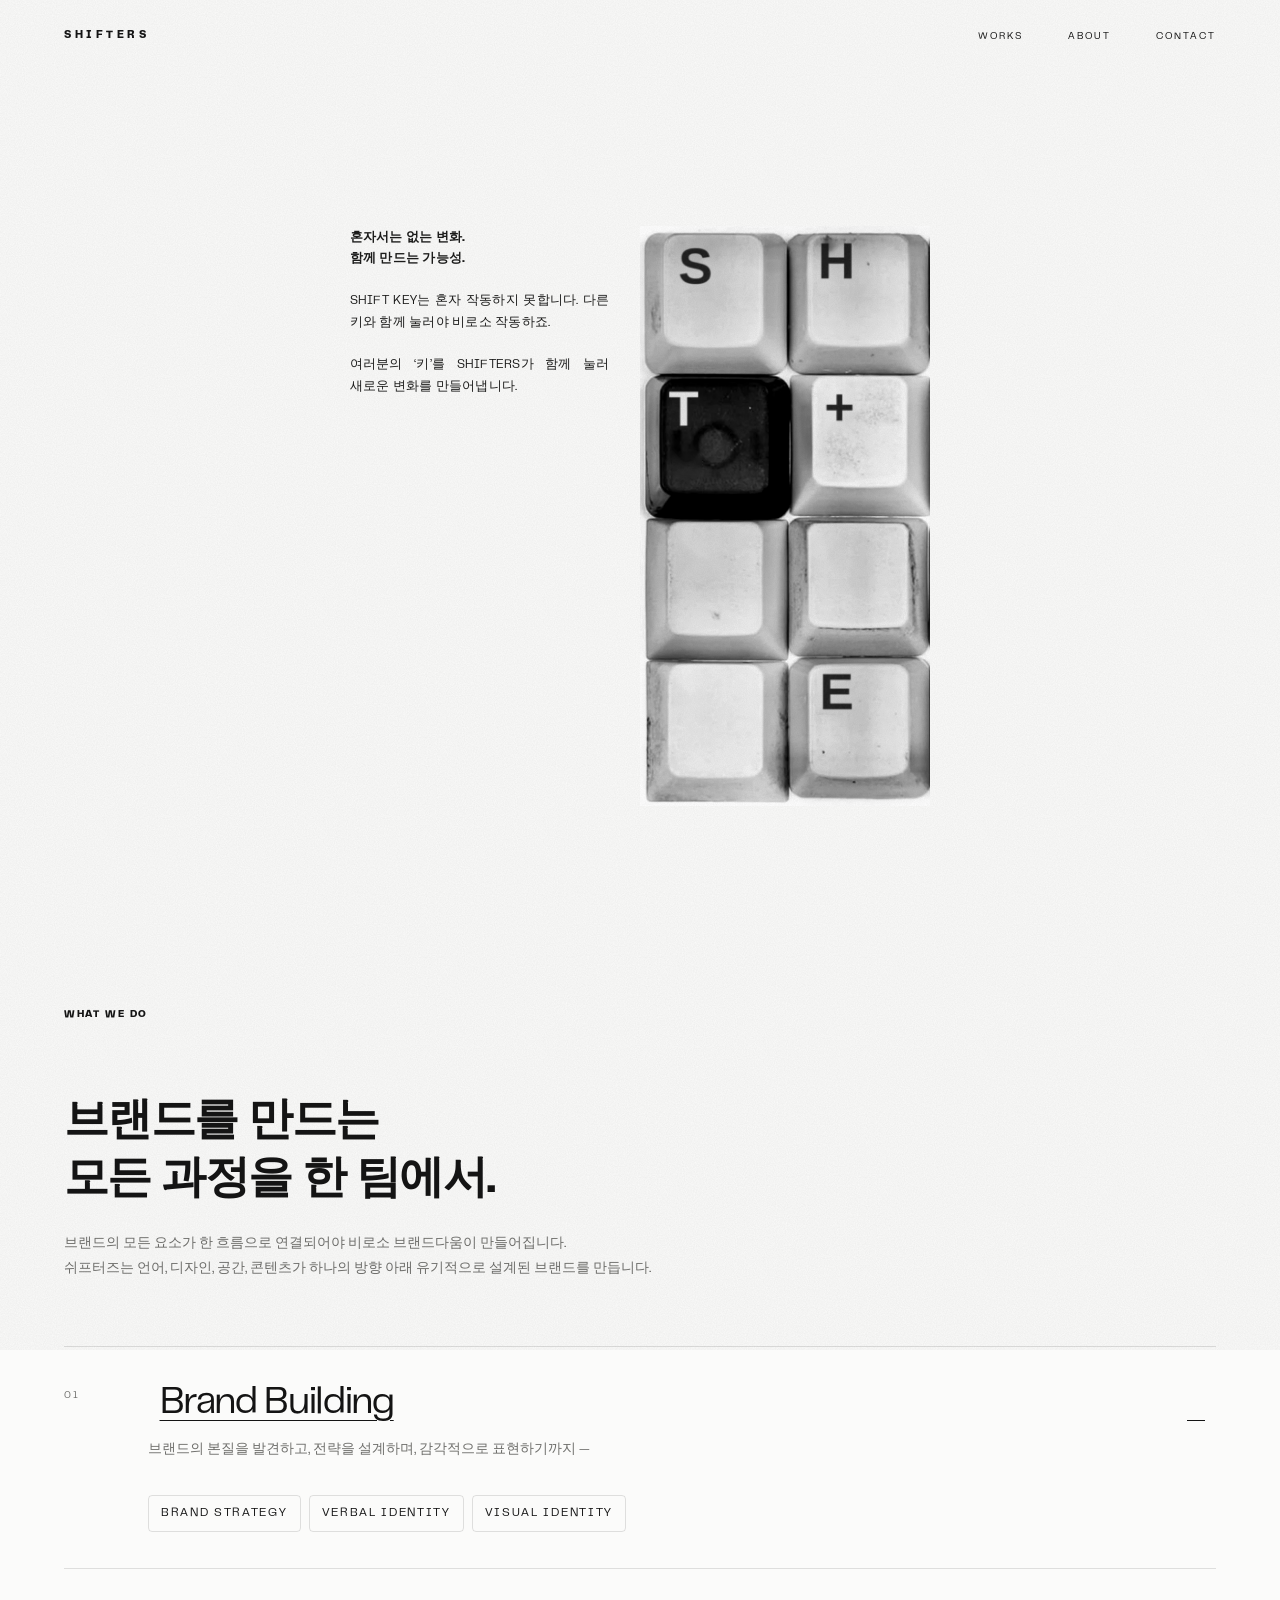
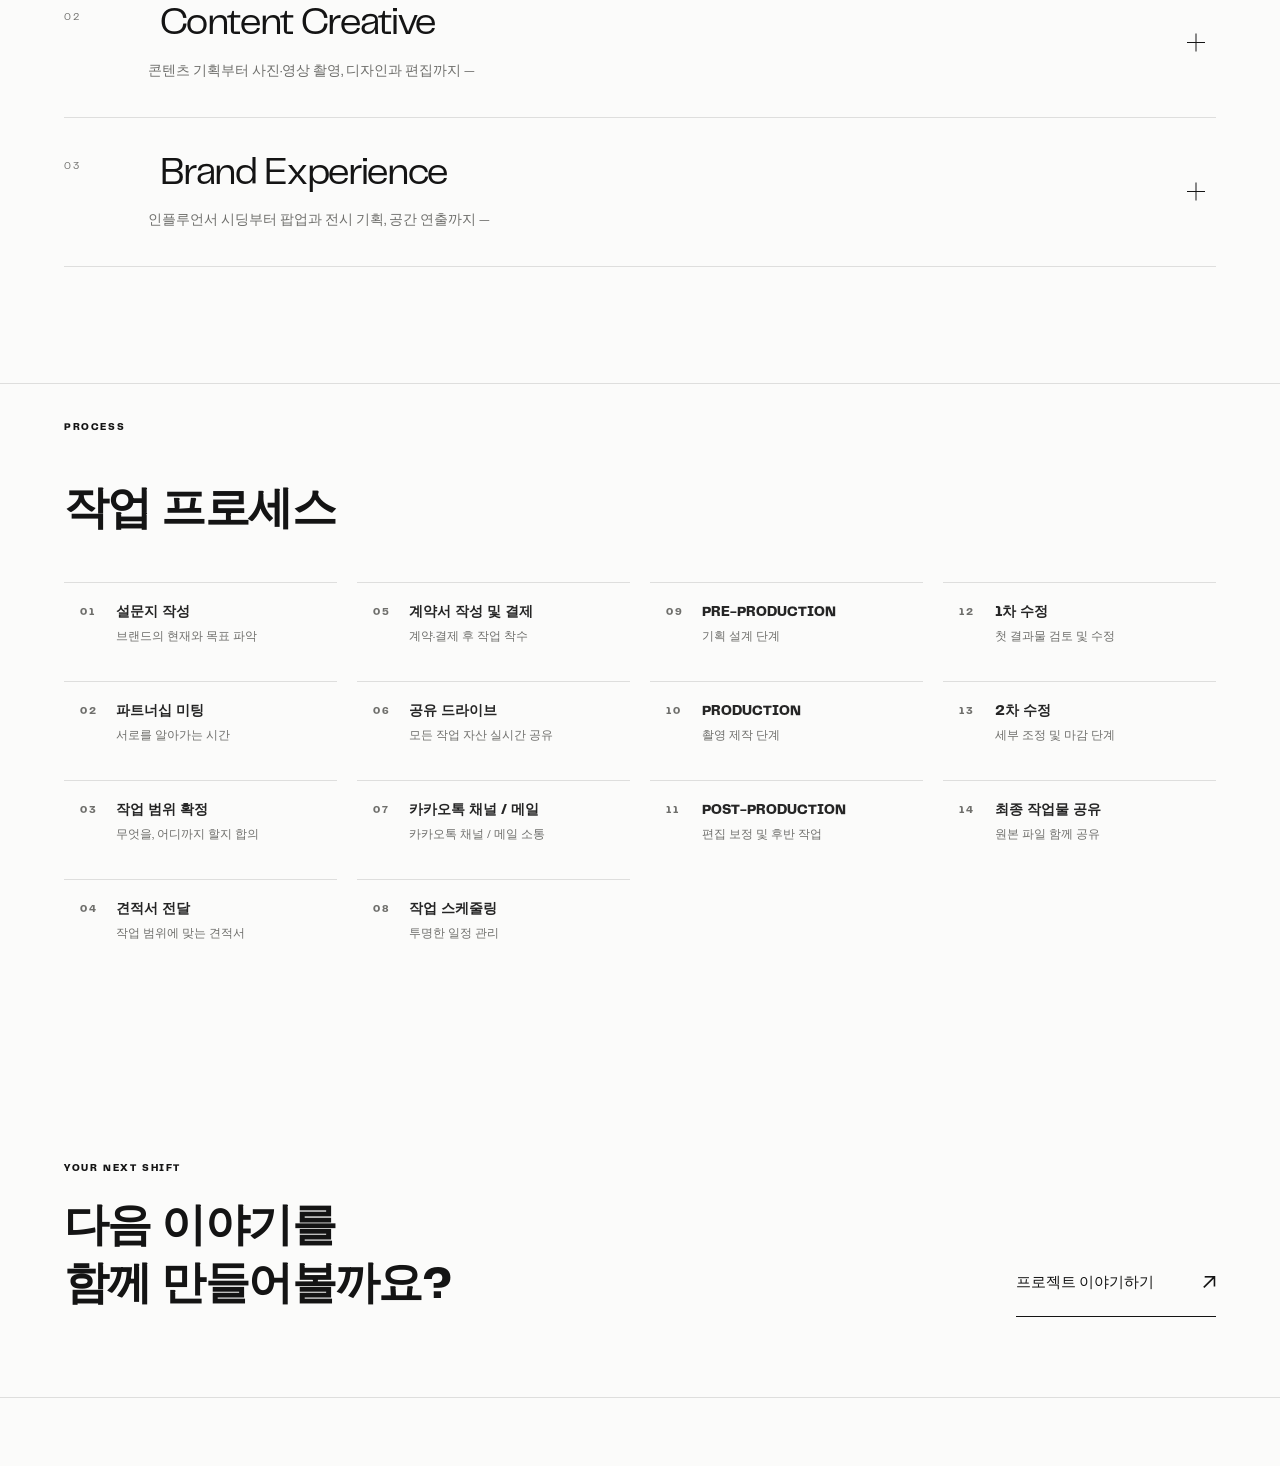
==== src-next/about.html @ b598695a "미리보기 ABOUT: 소개 삭제, 철학을 텍스트 단+세로 사진으로 Co-Authored-By: Claude Opus 5.5 <noreply@anthropic.com> Claude-" ====
<!doctype html>
<html lang="ko">

<head>
    <meta charset="utf-8">
    <meta name="viewport" content="width=device-width, initial-scale=1">
    <meta name="description" content="쉬프터즈(SHIFTERS) — 브랜드의 다음 변화를 함께 만드는 크리에이티브 파트너">

    <title>ABOUT — 쉬프터즈 SHIFTERS</title>

    <link rel="stylesheet" href="./css/common.css">
    <link rel="stylesheet" href="./css/about.css">
    <link rel="stylesheet" href="./css/theme.css">

    <script src="./js/common.js" defer></script>
    <script src="./js/about.js" defer></script>
    <script src="./js/theme.js" defer></script>
</head>

<body data-theme="light" class="page-about">
    <!-- 변경: 페이지 이동 링크를 확장자 없는 서버 경로(/, /works, /about, /contact)로 통일했습니다. -->
    <a class="skip-link" href="#main-content">본문 바로가기</a>

    <header class="site-header" id="page-top">
        <div class="container site-header__inner">
            <a class="site-brand" href="/" aria-label="SHIFTERS 홈">
                SHIFTERS
            </a>

            <button class="menu-toggle" type="button" aria-expanded="false" aria-controls="site-navigation" hidden>
                <span class="menu-toggle__label">메뉴 열기</span>
                <span class="menu-toggle__icon" aria-hidden="true">
                    <span></span>
                    <span></span>
                </span>
            </button>

            <nav class="site-nav" id="site-navigation" aria-label="메인 메뉴">
                <a class="site-nav__link" href="/works">WORKS</a>
                <a class="site-nav__link" href="/about" aria-current="page">
                    ABOUT
                </a>
                <a class="site-nav__link" href="/contact">CONTACT</a>
            </nav>
        </div>
    </header>

    <main class="site-main about-page" id="main-content" tabindex="-1">
        <h1 class="visually-hidden" id="about-title">ABOUT — 쉬프터즈 SHIFTERS</h1>

        <!-- 브랜드 철학: 양쪽 정렬 텍스트 단 + 세로로 긴 흑백 사진 -->
        <section class="arc-essay" id="philosophy" aria-labelledby="philosophy-title">
            <div class="arc-essay__text">
                <h2 id="philosophy-title">혼자서는 없는 변화.<br>함께 만드는 가능성.</h2>
                <p>SHIFT KEY는 혼자 작동하지 못합니다. 다른 키와 함께 눌러야 비로소 작동하죠.</p>
                <p>여러분의 &lsquo;키&rsquo;를 SHIFTERS가 함께 눌러 새로운 변화를 만들어냅니다.</p>
            </div>
            <figure class="arc-essay__photo">
                <img src="./image/shifters-keys-tall.webp" alt="SHIFT 키캡과 검은 T 키가 놓인 키보드 키캡 사진" width="600" height="1200" loading="lazy">
            </figure>
        </section>

        <!-- 서비스: 제목을 누르면 설명이 펼쳐집니다. -->
        <section class="about-services" id="whatwedo" aria-labelledby="services-title">
            <div class="container">
                <div class="about-meta">
                    <span>WHAT WE DO</span>
                </div>

                <div class="about-section-heading">
                    <h2 class="about-heading" id="services-title">
                        브랜드를 만드는<br>
                        모든 과정을 한 팀에서.
                    </h2>

                    <p class="about-copy">
                        브랜드의 모든 요소가 한 흐름으로 연결되어야 비로소 브랜드다움이 만들어집니다.<br>
                        쉬프터즈는 언어, 디자인, 공간, 콘텐츠가 하나의 방향 아래 유기적으로 설계된 브랜드를 만듭니다.
                    </p>
                </div>

                <div class="about-service-list">
                    <details class="about-service" open>
                        <summary>
                            <span class="about-service__number">01</span>

                            <span class="about-service__name">
                                <span>Brand Building</span>
                                <span>브랜드의 본질을 발견하고, 전략을 설계하며, 감각적으로 표현하기까지 —</span>
                            </span>

                            <span class="about-service__icon" aria-hidden="true"></span>
                        </summary>

                        <div class="about-service__body">
                            <ul aria-label="브랜드 기획 분야">
                                <li>Brand Strategy</li>
                                <li>Verbal Identity</li>
                                <li>Visual Identity</li>
                            </ul>
                        </div>
                    </details>

                    <details class="about-service">
                        <summary>
                            <span class="about-service__number">02</span>

                            <span class="about-service__name">
                                <span>Content Creative</span>
                                <span>콘텐츠 기획부터 사진·영상 촬영, 디자인과 편집까지 —</span>
                            </span>

                            <span class="about-service__icon" aria-hidden="true"></span>
                        </summary>

                        <div class="about-service__body">
                            <ul aria-label="콘텐츠 제작 분야">
                                <li>Social Content</li>
                                <li>Editorial & Lookbook</li>
                                <li>Brand Film</li>
                            </ul>
                        </div>
                    </details>

                    <details class="about-service">
                        <summary>
                            <span class="about-service__number">03</span>

                            <span class="about-service__name">
                                <span>Brand Experience</span>
                                <span>인플루언서 시딩부터 팝업과 전시 기획, 공간 연출까지 —</span>
                            </span>

                            <span class="about-service__icon" aria-hidden="true"></span>
                        </summary>

                        <div class="about-service__body">
                            <ul aria-label="브랜드 경험 분야">
                                <li>Influencer Seeding</li>
                                <li>Pop-up Planning</li>
                                <li>Exhibition Planning</li>
                            </ul>
                        </div>
                    </details>
                </div>
            </div>
        </section>

        <!-- 작업 프로세스 -->
        <section class="about-approach about-process" id="howwework" aria-labelledby="approach-title">
            <div class="container">
                <div class="about-meta">
                    <span>PROCESS</span>
                </div>

                <div class="about-section-heading">
                    <h2 class="about-heading" id="approach-title">작업 프로세스</h2>
                </div>

                <ol class="about-process__list" role="list">
                    <li class="about-process__item">
                        <span class="about-process__number" aria-hidden="true">01</span>
                        <div>
                            <h3>설문지 작성</h3>
                            <p>브랜드의 현재와 목표 파악</p>
                        </div>
                    </li>

                    <li class="about-process__item">
                        <span class="about-process__number" aria-hidden="true">02</span>
                        <div>
                            <h3>파트너십 미팅</h3>
                            <p>서로를 알아가는 시간</p>
                        </div>
                    </li>

                    <li class="about-process__item">
                        <span class="about-process__number" aria-hidden="true">03</span>
                        <div>
                            <h3>작업 범위 확정</h3>
                            <p>무엇을, 어디까지 할지 합의</p>
                        </div>
                    </li>

                    <li class="about-process__item">
                        <span class="about-process__number" aria-hidden="true">04</span>
                        <div>
                            <h3>견적서 전달</h3>
                            <p>작업 범위에 맞는 견적서</p>
                        </div>
                    </li>

                    <li class="about-process__item">
                        <span class="about-process__number" aria-hidden="true">05</span>
                        <div>
                            <h3>계약서 작성 및 결제</h3>
                            <p>계약·결제 후 작업 착수</p>
                        </div>
                    </li>

                    <li class="about-process__item">
                        <span class="about-process__number" aria-hidden="true">06</span>
                        <div>
                            <h3>공유 드라이브</h3>
                            <p>모든 작업 자산 실시간 공유</p>
                        </div>
                    </li>

                    <li class="about-process__item">
                        <span class="about-process__number" aria-hidden="true">07</span>
                        <div>
                            <h3>카카오톡 채널 / 메일</h3>
                            <p>카카오톡 채널 / 메일 소통</p>
                        </div>
                    </li>

                    <li class="about-process__item">
                        <span class="about-process__number" aria-hidden="true">08</span>
                        <div>
                            <h3>작업 스케줄링</h3>
                            <p>투명한 일정 관리</p>
                        </div>
                    </li>

                    <li class="about-process__item">
                        <span class="about-process__number" aria-hidden="true">09</span>
                        <div>
                            <h3>PRE-PRODUCTION</h3>
                            <p>기획 설계 단계</p>
                        </div>
                    </li>

                    <li class="about-process__item">
                        <span class="about-process__number" aria-hidden="true">10</span>
                        <div>
                            <h3>PRODUCTION</h3>
                            <p>촬영 제작 단계</p>
                        </div>
                    </li>

                    <li class="about-process__item">
                        <span class="about-process__number" aria-hidden="true">11</span>
                        <div>
                            <h3>POST-PRODUCTION</h3>
                            <p>편집 보정 및 후반 작업</p>
                        </div>
                    </li>

                    <li class="about-process__item">
                        <span class="about-process__number" aria-hidden="true">12</span>
                        <div>
                            <h3>1차 수정</h3>
                            <p>첫 결과물 검토 및 수정</p>
                        </div>
                    </li>

                    <li class="about-process__item">
                        <span class="about-process__number" aria-hidden="true">13</span>
                        <div>
                            <h3>2차 수정</h3>
                            <p>세부 조정 및 마감 단계</p>
                        </div>
                    </li>

                    <li class="about-process__item">
                        <span class="about-process__number" aria-hidden="true">14</span>
                        <div>
                            <h3>최종 작업물 공유</h3>
                            <p>원본 파일 함께 공유</p>
                        </div>
                    </li>
                </ol>
            </div>
        </section>

        <!-- 문의 페이지가 없어도 이용할 수 있는 이메일 링크 -->
        <section class="about-contact" aria-labelledby="contact-title">
            <div class="container about-contact__inner">
                <div>
                    <p class="about-eyebrow">YOUR NEXT SHIFT</p>
                    <h2 class="about-heading" id="contact-title">
                        다음 이야기를<br>함께 만들어볼까요?
                    </h2>
                </div>

                <a class="about-contact__link" href="/contact">
                    프로젝트 이야기하기
                    <span aria-hidden="true">↗</span>
                </a>
            </div>

        </section>
        <!-- 공통 앵커 스크롤로 본문 시작이 아닌 페이지 상단 헤더까지 이동합니다. -->
        <div class="container about-top-link">
            <a class="text-link" href="#page-top" aria-label="페이지 맨 위로 이동">
                <span aria-hidden="true">🔝</span> TOP
            </a>
        </div>
    </main>

    <footer class="site-footer">
        <div class="container">
            <!-- <div class="site-footer__top">
                <a class="site-brand" href="/" aria-label="SHIFTERS 홈">
                    SHIFTERS
                </a>

                <a class="site-footer__email" href="mailto:knk8427@hanmail.net">
                    hello@shift-ers.com
                    <span aria-hidden="true">↗</span>
                </a>
            </div> -->

            <!-- <div class="site-footer__bottom">
                <p>BRAND & CONTENT CREATIVE PARTNER</p>
                <p>SHIFT NEVER WORKS ALONE.</p>
            </div> -->
        </div>
    </footer>
</body>

</html>
---- src-next/css/common.css ----
/* ========================================
   Fonts
======================================== */

@font-face {
    font-family: "Telegraf";
    src: url("../fonts/PPTelegraf-Regular.otf") format("opentype");
    font-weight: 400;
    font-style: normal;
    font-display: swap;
}

@font-face {
    font-family: "Telegraf";
    src: url("../fonts/PPTelegraf-Ultrabold.otf") format("opentype");
    font-weight: 800;
    font-style: normal;
    font-display: swap;
}

/* ========================================
   Design tokens
======================================== */

:root {
    --font-body:
        "Telegraf",
        "Apple SD Gothic Neo",
        "Noto Sans KR",
        Arial,
        sans-serif;

    --content-width: 1440px;
    --page-gutter: clamp(24px, 5vw, 80px);
    --section-space: clamp(64px, 9vw, 140px);

    --text-small: 12px;
    --text-body: 16px;

    --motion-fast: 180ms;
}

/* 기본 테마: 밝은 내부 페이지 */
body {
    --color-background: #f3f2ee;
    --color-surface: #eae9e4;
    --color-text: #252525;
    --color-muted: #686862;
    --color-line: #d6d5cf;
}

/* 어두운 첫 화면 */
body[data-theme="dark"] {
    --color-background: #242424;
    --color-surface: #2d2d2d;
    --color-text: #f3f2ee;
    --color-muted: #b7b7af;
    --color-line: #494945;
}

/* ========================================
   Base
======================================== */

*,
*::before,
*::after {
    box-sizing: border-box;
}

html {
    scroll-behavior: smooth;
    scroll-padding-top: 24px;
}

body {
    display: flex;
    flex-direction: column;
    min-height: 100vh;
    min-height: 100svh;
    margin: 0;
    background: var(--color-background);
    color: var(--color-text);
    font-family: var(--font-body);
    font-size: var(--text-body);
    line-height: 1.7;
    word-break: keep-all;
    overflow-wrap: anywhere;
    -webkit-font-smoothing: antialiased;
}

h1,
h2,
h3,
h4,
p {
    margin: 0;
}

h1,
h2,
h3,
h4 {
    line-height: 1.2;
}

a {
    color: inherit;
    text-decoration: none;
}

button,
input,
textarea,
select {
    font: inherit;
}

button {
    color: inherit;
}

button:not(:disabled) {
    cursor: pointer;
}

img,
video {
    display: block;
    max-width: 100%;
    height: auto;
}

svg {
    display: block;
    max-width: 100%;
}

[hidden] {
    display: none !important;
}

::selection {
    background: var(--color-text);
    color: var(--color-background);
}

:focus-visible {
    outline: 2px solid currentColor;
    outline-offset: 6px;
}

/* ========================================
   Shared layout
======================================== */

.container {
    width: 100%;
    max-width: var(--content-width);
    margin-inline: auto;
    padding-inline: var(--page-gutter);
}

.site-main {
    flex: 1;
    min-width: 0;
}

.section {
    padding-block: var(--section-space);
}

.section-label {
    font-size: 11px;
    font-weight: 400;
    line-height: 1.6;
    letter-spacing: 0.14em;
}

.section-title {
    font-size: clamp(36px, 4.8vw, 72px);
    font-weight: 800;
    line-height: 1.2;
    letter-spacing: -0.05em;
}

.section-description {
    max-width: 560px;
    color: var(--color-muted);
    font-size: clamp(14px, 1.4vw, 17px);
    line-height: 1.9;
}

.text-link {
    display: inline-flex;
    align-items: center;
    gap: 24px;
    min-height: 44px;
    border-bottom: 1px solid var(--color-line);
}

.text-link:hover {
    border-bottom-color: currentColor;
}

/* ========================================
   Skip link
======================================== */

.skip-link {
    position: fixed;
    top: 12px;
    left: 12px;
    z-index: 100;
    padding: 12px 18px;
    transform: translateY(calc(-100% - 24px));
    background: var(--color-text);
    color: var(--color-background);
}

.skip-link:focus {
    transform: translateY(0);
}

/* ========================================
   Header
======================================== */

.site-header {
    position: relative;
    z-index: 20;
    background: var(--color-background);
    border-bottom: 1px solid var(--color-line);
}

.site-header__inner {
    display: flex;
    align-items: center;
    justify-content: space-between;
    gap: 32px;
    min-height: 88px;
}

.site-brand {
    display: inline-flex;
    align-items: center;
    min-height: 44px;
    flex-shrink: 0;
    font-size: 16px;
    font-weight: 800;
    letter-spacing: 0.18em;
}

.site-nav {
    display: flex;
    align-items: center;
    gap: clamp(24px, 3.5vw, 56px);
}

.site-nav__link {
    position: relative;
    display: inline-flex;
    align-items: center;
    min-height: 44px;
    font-size: 11px;
    letter-spacing: 0.14em;
}

.site-nav__link::after {
    position: absolute;
    right: 0;
    bottom: 5px;
    left: 0;
    height: 1px;
    background: currentColor;
    transform: scaleX(0);
    transform-origin: left;
    transition: transform var(--motion-fast) ease;
    content: "";
}

.site-nav__link:hover::after,
.site-nav__link[aria-current="page"]::after {
    transform: scaleX(1);
}

/* ========================================
   Mobile menu button
======================================== */

.menu-toggle {
    display: none;
    align-items: center;
    justify-content: center;
    gap: 12px;
    min-width: 44px;
    min-height: 44px;
    padding: 8px 0 8px 12px;
    border: 0;
    background: transparent;
}

.menu-toggle__label {
    font-size: 12px;
}

.menu-toggle__icon {
    position: relative;
    display: block;
    width: 22px;
    height: 16px;
}

.menu-toggle__icon>span {
    position: absolute;
    left: 0;
    width: 22px;
    height: 1px;
    background: currentColor;
    transition:
        top var(--motion-fast) ease,
        transform var(--motion-fast) ease;
}

.menu-toggle__icon>span:first-child {
    top: 4px;
}

.menu-toggle__icon>span:last-child {
    top: 12px;
}

.menu-toggle[aria-expanded="true"] .menu-toggle__icon>span:first-child {
    top: 8px;
    transform: rotate(45deg);
}

.menu-toggle[aria-expanded="true"] .menu-toggle__icon>span:last-child {
    top: 8px;
    transform: rotate(-45deg);
}

/* ========================================
   Footer
======================================== */

.site-footer {
    margin-top: var(--section-space);
    padding-block: 40px 28px;
    border-top: 1px solid var(--color-line);
}

.site-footer__top,
.site-footer__bottom {
    display: flex;
    align-items: center;
    justify-content: space-between;
    gap: 24px;
}

.site-footer__email {
    display: inline-flex;
    align-items: center;
    gap: 24px;
    min-height: 44px;
    font-size: clamp(14px, 1.8vw, 22px);
}

.site-footer__email:hover {
    text-decoration: underline;
    text-underline-offset: 6px;
}

.site-footer__bottom {
    margin-top: 48px;
    color: var(--color-muted);
    font-size: 10px;
    letter-spacing: 0.08em;
}

/* ========================================
   Mobile
======================================== */

@media (max-width: 760px) {
    .site-header__inner {
        flex-wrap: wrap;
        gap: 0;
        min-height: 72px;
    }

    .site-brand {
        font-size: 14px;
    }

    .menu-toggle:not([hidden]) {
        display: inline-flex;
    }

    .site-nav {
        flex-direction: column;
        align-items: stretch;
        gap: 0;
        width: 100%;
        padding-block: 12px 24px;
    }

    .site-nav__link {
        min-height: 56px;
        border-top: 1px solid var(--color-line);
        font-size: 13px;
    }

    .site-nav__link::after {
        right: auto;
        bottom: 12px;
        width: 24px;
    }

    .site-footer__top,
    .site-footer__bottom {
        flex-direction: column;
        align-items: flex-start;
        gap: 12px;
    }

    .site-footer__bottom {
        margin-top: 32px;
    }
}

@media (prefers-reduced-motion: reduce) {
    html {
        scroll-behavior: auto;
    }

    .site-nav__link::after,
    .menu-toggle__icon>span {
        transition: none;
    }
}

/* 회사소개서 2페이지의 원본 질감 적용 (밝은 페이지 전용).
   PNG는 글자/그림이 없는 검은 입자 + 투명 배경 원본입니다.
   PDF와 같이 흰 바탕 위에 15% 농도로 겹쳐 밝은 종이 질감을 만듭니다. */
body[data-theme="light"] {
    --color-background: #fff;
    --color-surface: transparent;
    --color-line: rgb(37 37 37 / 20%);
    background: var(--color-background);
    position: relative;
    isolation: isolate;
}

/* 별도 배경 레이어만 투명하게 하므로 본문 글자와 이미지는 흐려지지 않습니다.
   원본 3200px 이미지를 PDF 페이지 폭과 같은 1440px로 표시합니다.
   화면 폭에 따라 입자 크기가 달라지지 않도록 크기를 고정합니다. */
body[data-theme="light"]::before {
    content: "";
    position: absolute;
    inset: 0;
    z-index: -1;
    pointer-events: none;
    background-image: url("../image/paper-texture-light.webp");
    background-repeat: repeat;
    background-size: 1440px 864px;
    opacity: 0.15;
}

/* 헤더와 푸터도 같은 배경이 이어지도록 단색 덮개를 없앱니다.
   dark 테마와 메인페이지에는 적용되지 않습니다. */
body[data-theme="light"] .site-header,
body[data-theme="light"] .site-footer {
    background: transparent;
}

/* 밝은 페이지 가독성 보정 */
body[data-theme="light"] {
    --color-text: #222;
    --color-muted: #4d4d49;

    /* 영문은 Telegraf, 지원하지 않는 한글은 다음 글꼴로 표시 */
    font-family:
        "Telegraf",
        "Apple SD Gothic Neo",
        "Noto Sans KR",
        "Malgun Gothic",
        sans-serif;
}

/* 종이 질감은 유지하되 작은 글자를 방해하지 않도록 농도 감소 */
body[data-theme="light"]::before {
    opacity: 0.1;
}

/* 변경: 메인·WORKS에서 CONTACT와 동일한 크기와 위치의 TOP 버튼을 사용합니다. */
.page-top-button {
    position: fixed;
    right: clamp(32px, 5vw, 80px);
    bottom: calc(64px + env(safe-area-inset-bottom, 0px));
    z-index: 15;
    display: flex;
    flex-direction: column;
    align-items: center;
    justify-content: center;
    gap: 2px;
    width: 64px;
    height: 64px;
    min-height: 64px;
    margin: 0;
    padding: 0;
    border: 1px solid rgb(37 37 37 / 28%);
    border-radius: 50%;
    background: #fff;
    color: #252525;
    box-shadow: 0 4px 18px rgb(0 0 0 / 12%);
    font-size: 11px;
    line-height: 1.2;
    letter-spacing: 0.08em;
    transition: background-color 180ms ease, box-shadow 180ms ease;
}

.page-top-button::before {
    content: "↑";
    font-family: Arial, sans-serif;
    font-size: 24px;
    line-height: 1;
}

@media (hover: hover) {
    .page-top-button:hover {
        background: #fff;
        box-shadow: 0 5px 18px rgb(0 0 0 / 10%);
    }
}

@media (max-width: 760px) {
    .page-top-button {
        right: 24px;
        bottom: calc(40px + env(safe-area-inset-bottom, 0px));
    }
}

@media (prefers-reduced-motion: reduce) {
    .page-top-button {
        transition: none;
    }
}
---- src-next/css/about.css ----
/* ABOUT 안에서만 적용되는 스타일 */
.about-page {
    --about-space: clamp(72px, 9vw, 132px);
}

.about-page section {
    scroll-margin-top: 24px;
}

.about-meta {
    display: flex;
    justify-content: space-between;
    gap: 24px;
    font-size: 10px;
    line-height: 1.6;
    letter-spacing: 0.13em;
}

.about-meta>span:last-child {
    color: var(--color-muted);
    text-align: right;
}

.about-eyebrow {
    margin-bottom: 24px;
    font-size: 10px;
    letter-spacing: 0.14em;
}

.about-heading {
    font-size: clamp(30px, 3.5vw, 52px);
    font-weight: 800;
    line-height: 1.3;
    letter-spacing: -0.055em;
}

.about-copy {
    max-width: 470px;
    color: var(--color-muted);
    font-size: 15px;
    line-height: 1.95;
}

.about-section-heading {
    display: flex;
    align-items: flex-end;
    justify-content: space-between;
    gap: 48px;
    margin-block: 72px 64px;
}

/* 첫 번째 화면 */
.about-intro {
    padding-block: 40px var(--about-space);
}

.about-intro__title {
    margin-top: clamp(64px, 9vw, 132px);
    font-size: clamp(44px, 8.2vw, 120px);
    font-weight: 800;
    line-height: 1.02;
    letter-spacing: -0.065em;
}

.about-intro__title>span {
    color: #92928a;
}

.about-intro__bottom {
    display: grid;
    grid-template-columns: 1fr 1fr;
    gap: 64px;
    margin-top: 72px;
    padding-top: 32px;
    border-top: 1px solid var(--color-line);
}

.about-intro__bottom>p {
    font-size: clamp(22px, 2.5vw, 34px);
    line-height: 1.45;
    letter-spacing: -0.04em;
}

/* 모든 섹션 이동 링크에 동일한 글꼴 크기와 여백을 적용합니다. */
.about-page .text-link {
    margin-top: 30px;
    font-size: 10px;
    letter-spacing: 0.12em;
}

/* 브랜드 철학 */
.about-philosophy {
    padding-block: 36px var(--about-space);
    /* 공통 종이 질감이 섹션 사이에서 끊기지 않도록 배경을 투명하게 유지합니다. */
    background: transparent;
}

.about-philosophy__grid {
    display: grid;
    grid-template-columns: 1fr 1fr;
    align-items: center;
    gap: 80px;
    margin-top: 80px;
}

.about-philosophy .about-copy {
    margin-top: 28px;
}

.about-key-art {
    display: grid;
    justify-items: center;
    align-content: center;
    min-height: 340px;
    padding: 40px 24px;
}

.about-key {
    display: flex;
    align-items: center;
    justify-content: space-between;
    width: min(100%, 330px);
    height: 166px;
    padding: 32px;
    border: 1px solid #fffefa;
    border-bottom: 14px solid #c4c3bb;
    border-radius: 18px;
    background: linear-gradient(145deg, #fffefa, #e2e1d9);
    box-shadow:
        0 30px 28px -20px rgb(30 30 25 / 30%),
        inset 0 0 0 6px rgb(255 255 255 / 30%);
    transform: rotate(-9deg);
    font-size: 38px;
}

.about-key>span:first-child {
    font-family: Arial, sans-serif;
    font-size: 56px;
}

.about-key-art>p {
    margin-top: 52px;
    color: var(--color-muted);
    font-size: 9px;
    text-align: center;
    letter-spacing: 0.12em;
}

/* 서비스 */
.about-services,
.about-approach {
    padding-block: 36px var(--about-space);
}

.about-services {
    padding-top: 48px;
}

.about-service {
    border-top: 1px solid var(--color-line);
}

.about-service:last-child {
    border-bottom: 1px solid var(--color-line);
}

.about-service>summary {
    display: grid;
    grid-template-columns: 64px minmax(0, 1fr) 32px;
    align-items: center;
    gap: 20px;
    padding-block: 32px;
    cursor: pointer;
    list-style: none;
}

.about-service>summary::-webkit-details-marker {
    display: none;
}

.about-service>summary:focus-visible {
    outline-offset: -2px;
}

.about-service__number {
    align-self: start;
    padding-top: 8px;
    color: var(--color-muted);
    font-size: 11px;
}

.about-service__name {
    display: grid;
    gap: 10px;
}

.about-service__name>span:first-child {
    font-size: clamp(24px, 3vw, 40px);
    line-height: 1.2;
    letter-spacing: -0.035em;
}

.about-service__name>span:last-child {
    color: var(--color-muted);
    font-size: 13px;
    line-height: 1.7;
}

.about-service__icon {
    position: relative;
    width: 24px;
    height: 24px;
}

.about-service__icon::before,
.about-service__icon::after {
    position: absolute;
    top: 11px;
    left: 3px;
    width: 18px;
    height: 1px;
    background: currentColor;
    content: "";
}

.about-service__icon::after {
    transform: rotate(90deg);
    transition: transform 180ms ease;
}

.about-service[open] .about-service__icon::after {
    transform: rotate(0);
}

.about-service__body {
    padding: 0 52px 36px 84px;
}

.about-service__body>p {
    max-width: 640px;
    color: var(--color-muted);
    font-size: 14px;
    line-height: 1.95;
}

.about-service__body ul {
    display: flex;
    flex-wrap: wrap;
    gap: 8px;
    margin: 24px 0 0;
    padding: 0;
    list-style: none;
}

.about-service__body li {
    padding: 7px 12px;
    border: 1px solid var(--color-line);
    border-radius: 4px;
    font-size: 10px;
}

/* 협업 방식 */
.about-approach {
    border-top: 1px solid var(--color-line);
}

.about-steps {
    display: grid;
    grid-template-columns: repeat(3, minmax(0, 1fr));
    gap: 40px;
}

.about-step {
    padding-top: 24px;
    border-top: 1px solid var(--color-text);
}

.about-step__number {
    color: var(--color-muted);
    font-size: 10px;
    letter-spacing: 0.12em;
}

.about-step h3 {
    margin-top: 40px;
    font-size: 23px;
    letter-spacing: -0.04em;
}

.about-step p {
    max-width: 320px;
    margin-top: 20px;
    color: var(--color-muted);
    font-size: 14px;
    line-height: 1.95;
}

/* 문의 영역 */
.about-contact {
    padding-block: 80px;
    /* 공통 종이 질감이 섹션 사이에서 끊기지 않도록 배경을 투명하게 유지합니다. */
    background: transparent;
}

.about-contact__inner {
    display: flex;
    align-items: flex-end;
    justify-content: space-between;
    gap: 48px;
}

.about-contact__link {
    display: inline-flex;
    align-items: center;
    justify-content: space-between;
    gap: 48px;
    min-height: 52px;
    padding-block: 12px;
    border-bottom: 1px solid currentColor;
    font-size: 15px;
}

.about-contact__link>span {
    font-size: 24px;
    transition: transform 180ms ease;
}

.about-contact__link:hover>span {
    transform: translate(3px, -3px);
}

.about-page+.site-footer {
    margin-top: 0;
}

/* 모바일 */
@media (max-width: 760px) {
    .about-intro {
        padding-top: 28px;
    }

    .about-meta {
        font-size: 9px;
    }

    .about-intro__title {
        font-size: clamp(36px, 8.5vw, 64px);
    }

    .about-intro__bottom,
    .about-philosophy__grid {
        grid-template-columns: 1fr;
        gap: 36px;
    }

    .about-intro__bottom {
        margin-top: 48px;
    }

    .about-copy {
        font-size: 14px;
    }

    .about-philosophy__grid {
        margin-top: 32px;
    }

    .about-key-art {
        min-height: 280px;
    }

    .about-key {
        width: 260px;
        max-width: 100%;
        height: 140px;
        padding: 24px;
        font-size: 30px;
    }

    .about-key>span:first-child {
        font-size: 44px;
    }

    .about-section-heading,
    .about-contact__inner {
        flex-direction: column;
        align-items: flex-start;
        gap: 28px;
    }

    .about-section-heading {
        margin-block: 48px 40px;
    }

    .about-service>summary {
        grid-template-columns: 24px minmax(0, 1fr) 24px;
        gap: 12px;
        padding-block: 26px;
    }

    .about-service__number {
        padding-top: 5px;
    }

    .about-service__name>span:first-child {
        font-size: clamp(20px, 5.5vw, 28px);
    }

    .about-service__name>span:last-child {
        font-size: 12px;
    }

    .about-service__body {
        padding: 0 0 28px 36px;
    }

    .about-steps {
        grid-template-columns: 1fr;
        gap: 36px;
    }

    .about-step h3 {
        margin-top: 24px;
    }

    .about-step p {
        max-width: none;
    }

    .about-contact {
        padding-block: 64px;
    }

    .about-contact__link {
        width: 100%;
    }
}

@media (prefers-reduced-motion: reduce) {

    .about-service__icon::after,
    .about-contact__link>span {
        transition: none;
    }
}

/* ABOUT 가독성 보정: 본문 크기와 명도 대비 개선 */
.about-page .about-copy,
.about-page .about-service__body>p,
.about-page .about-step p {
    color: var(--color-muted);
    font-size: 16px;
    font-weight: 400;
    line-height: 1.85;
    letter-spacing: 0;
}

/* 제목 일부가 지나치게 흐리게 보이지 않도록 조정 */
.about-page .about-intro__title>span {
    color: #62625c;
}

/* 작은 영문 안내 문구 확대 및 과한 자간 완화 */
.about-page .about-meta,
.about-page .about-eyebrow,
.about-page .about-step__number,
.about-page .about-key-art>p,
.about-page .text-link {
    font-size: 12px;
    letter-spacing: 0.08em;
}

/* 서비스 설명 및 태그도 모바일에서 읽기 쉬운 크기로 통일 */
.about-page .about-service__name>span:last-child {
    font-size: 14px;
}

.about-page .about-service__body li,
.about-page .about-service__number {
    font-size: 12px;
}

/* 한글 제목의 지나치게 좁은 자간 완화 */
.about-page .about-heading,
.about-page .about-step h3 {
    letter-spacing: -0.035em;
}

/* 서비스 제목과 설명을 위아래로 배치 */
.about-services .about-section-heading {
  flex-direction: column;
  align-items: flex-start;
  gap: 20px;
}

/* 제목 아래 설명은 작은 크기로 표시 */
.about-services .about-section-heading > .about-copy {
  font-size: 14px;
  line-height: 1.8;
}

/* TOP 링크를 본문과 같은 좌우 기준선에 맞추고 하단 여백을 확보합니다. */
.about-top-link {
    padding-bottom: 32px;
}

/* HOW WE WORK를 오른쪽 본문 시작선에 맞춥니다.
   브랜드 철학 영역의 2열 배치와 간격 80px을 기준으로 합니다. */
.about-services > .container > .text-link {
    margin-left: calc(50% + 40px);
}

/* TOP은 문서 흐름에서 분리해 화면 오른쪽 위에 고정합니다. */
.about-page .about-top-link {
    position: fixed;
    top: 110px;
    right: var(--page-gutter);
    z-index: 15;

    width: auto;
    max-width: none;
    margin: 0;
    padding: 0;
}

/* 배경 위에서도 읽기 쉽도록 작은 버튼 형태로 표시합니다. */
.about-page .about-top-link > .text-link {
    min-height: 44px;
    margin: 0;
    padding: 10px 14px;
    gap: 8px;

    border: 1px solid var(--color-line);
    border-radius: 4px;
    background: rgb(255 255 255 / 95%);
    color: var(--color-text);
    font-size: 12px;
    letter-spacing: 0.08em;
}

/* 모바일에서는 본문 링크를 왼쪽에 맞추고,
   TOP은 헤더 바로 아래에 고정합니다. */
@media (max-width: 760px) {
    .about-services > .container > .text-link {
        margin-left: 0;
    }

    .about-page .about-top-link {
        top: 84px;
        right: 16px;
    }
}

/* TOP: 평소에는 숨기고, 스크롤 후 오른쪽 아래에 표시 */
.about-page .about-top-link {
    position: fixed;
    top: auto;
    right: clamp(20px, 3vw, 48px);
    bottom: calc(24px + env(safe-area-inset-bottom, 0px));
    z-index: 15;

    width: auto;
    max-width: none;
    margin: 0;
    padding: 0;

    opacity: 0;
    visibility: hidden;
    pointer-events: none;
    transform: translateY(10px);

    transition:
        opacity 220ms ease,
        transform 220ms ease,
        visibility 220ms;
}

.about-page .about-top-link.is-visible {
    opacity: 1;
    visibility: visible;
    pointer-events: auto;
    transform: translateY(0);
}

/* 작고 차분한 원형 버튼 */
.about-page .about-top-link > .text-link {
    display: flex;
    flex-direction: column;
    align-items: center;
    justify-content: center;
    gap: 2px;

    width: 56px;
    height: 56px;
    min-height: 56px;
    margin: 0;
    padding: 0;

    border: 1px solid rgb(37 37 37 / 15%);
    border-radius: 50%;
    background: rgb(255 255 255 / 94%);
    color: #252525;
    box-shadow: 0 3px 14px rgb(0 0 0 / 6%);

    font-size: 9px;
    line-height: 1.2;
    letter-spacing: 0.08em;

    transition:
        background-color 180ms ease,
        box-shadow 180ms ease;
}

/* 컬러 이모지는 숨기고 단색 화살표로 교체 */
.about-page .about-top-link > .text-link > span {
    display: none;
}

.about-page .about-top-link > .text-link::before {
    content: "↑";
    font-family: Arial, sans-serif;
    font-size: 20px;
    line-height: 1;
}

@media (hover: hover) {
    .about-page .about-top-link > .text-link:hover {
        background: #fff;
        box-shadow: 0 5px 18px rgb(0 0 0 / 10%);
    }
}

@media (prefers-reduced-motion: reduce) {
    .about-page .about-top-link,
    .about-page .about-top-link > .text-link {
        transition: none;
    }

    .about-page .about-top-link {
        transform: none;
    }
}

/* TOP 버튼을 모서리에서 안쪽으로 이동 */
.about-page .about-top-link {
    right: clamp(32px, 5vw, 80px);
    bottom: calc(64px + env(safe-area-inset-bottom, 0px));
}

/* 크기와 대비를 높여 눈에 잘 띄도록 조정 */
.about-page .about-top-link > .text-link {
    width: 64px;
    height: 64px;
    min-height: 64px;

    background: #fff;
    border-color: rgb(37 37 37 / 28%);
    box-shadow: 0 4px 18px rgb(0 0 0 / 12%);
    font-size: 11px;
}

.about-page .about-top-link > .text-link::before {
    font-size: 24px;
}

/* 모바일에서는 본문을 과하게 가리지 않도록 간격 조정 */
@media (max-width: 760px) {
    .about-page .about-top-link {
        right: 24px;
        bottom: calc(40px + env(safe-area-inset-bottom, 0px));
    }
}
/* 투명 Shift 키: 원본 각도를 유지하고 크기를 제한합니다. */
.about-key.about-key--photo {
    transform: none;
    width: min(100%, 300px);
    padding: 0;
    border: 0;
    border-radius: 0;
    box-shadow: none;
    background: url("../image/shiftkey-transparent.webp") center / contain no-repeat;
}

@media (max-width: 760px) {
    .about-key.about-key--photo {
        width: min(100%, 240px);
    }
}

/* 수정된 서비스 설명 */
.about-services .about-section-heading > .about-copy {
    max-width: 960px;
}

.about-page .about-service__name > span:last-child {
    max-width: 760px;
    line-height: 1.8;
    word-break: keep-all;
    overflow-wrap: anywhere;
}

.about-service__body > ul:first-child {
    margin-top: 0;
}

/* 작업 프로세스: 01–04 / 05–08 / 09–11 / 12–14 */
.about-process .about-section-heading {
    margin-block: 48px 40px;
}

.about-process__list {
    display: grid;
    grid-template-columns: repeat(4, minmax(0, 1fr));
    grid-template-rows: repeat(4, auto);
    grid-auto-flow: column;
    align-items: stretch;
    gap: 14px 20px;
    margin: 0;
    padding: 0;
    list-style: none;
}

.about-process__item:nth-child(12) { grid-area: 1 / 4; }
.about-process__item:nth-child(13) { grid-area: 2 / 4; }
.about-process__item:nth-child(14) { grid-area: 3 / 4; }

.about-process__item {
    display: grid;
    grid-template-columns: 24px minmax(0, 1fr);
    align-items: start;
    gap: 12px;
    min-width: 0;
    padding: 20px 16px;
    color: #252525;
    background: linear-gradient(145deg, #f5f5f2, #deded9);
    border: 1px solid #c4c3bb;
}

.about-process__number {
    padding-top: 2px;
    font-size: 12px;
    font-weight: 700;
    line-height: 1.5;
    font-variant-numeric: tabular-nums;
}

.about-process__item h3 {
    margin: 0;
    font-size: 14px;
    font-weight: 700;
    line-height: 1.5;
    word-break: keep-all;
    overflow-wrap: anywhere;
}

.about-process__item p {
    margin: 4px 0 0;
    font-size: 13px;
    line-height: 1.6;
    word-break: keep-all;
    overflow-wrap: anywhere;
}

@media (max-width: 1100px) {
    .about-process__list {
        grid-template-columns: repeat(2, minmax(0, 1fr));
        grid-template-rows: none;
        grid-auto-flow: row;
    }

    .about-process__list > .about-process__item {
        grid-area: auto;
    }
}

@media (max-width: 600px) {
    .about-process__list {
        grid-template-columns: minmax(0, 1fr);
        gap: 10px;
    }

    .about-process__item {
        padding: 18px;
    }
}

/* 변경: 단락 이동 버튼을 제거하고 각 단락의 영문 제목을 강조합니다. */
/* 단락 제목과 YOUR NEXT SHIFT 등 영문 소제목을 강조합니다. */
.about-page .about-meta > span,
.about-page .about-eyebrow {
    color: var(--color-text);
    font-weight: 700;
}
---- src-next/css/theme.css ----
/* ========================================================
   SHIFTERS — ARCHIVE THEME
   VOICE   : 조용한 아카이브, 작업 노트를 넘겨보는 느낌
   IDEA    : 종이 위에 붙인 테이프·키캡·손그림 주석
   PICTURE : Shift 키캡 한 개 + 크롭 마크 + 코발트 손그림 원
   COLOUR  : 종이(#ECEAE5) / 먹(#1B1B1A) / 코발트(#2447D8) 하나
   TYPE    : Telegraf 그대로. 작은 대문자 메타 + 굵은 제목만
   ======================================================== */

:root {
  --arc-paper: #e9e9e7;
  --arc-paper-2: #dcdcda;
  --arc-ink: #141414;
  --arc-muted: #6f6f6c;
  --arc-line: rgb(20 20 20 / 12%);
  --arc-cobalt: #141414;
  --arc-red: #a8231d;
  --arc-highlight: transparent;
  --arc-tape: transparent;
  --arc-tape-edge: transparent;
  --arc-meta-size: 10px;
  --arc-gutter: clamp(20px, 4vw, 56px);

  --arc-circle: url("data:image/svg+xml,%3Csvg xmlns='http://www.w3.org/2000/svg' viewBox='0 0 200 100' preserveAspectRatio='none'%3E%3Cpath d='M24 58 C 14 26, 72 8, 120 11 C 170 14, 196 36, 186 62 C 176 88, 116 96, 70 91 C 28 86, 6 66, 20 40 C 28 24, 50 15, 76 13' fill='none' stroke='%23141414' stroke-width='1.3' stroke-linecap='round' vector-effect='non-scaling-stroke'/%3E%3C/svg%3E");
  --arc-scrawl: url("data:image/svg+xml,%3Csvg xmlns='http://www.w3.org/2000/svg' viewBox='0 0 200 12' preserveAspectRatio='none'%3E%3Cpath d='M2 7 C 40 2, 80 11, 120 6 S 182 3, 198 8' fill='none' stroke='%231b1b1a' stroke-width='3' stroke-linecap='round' vector-effect='non-scaling-stroke'/%3E%3C/svg%3E");
}

/* ---------- 종이 + 필름 그레인 ---------- */
body[data-theme="light"],
body[data-theme="dark"] {
  --color-background: var(--arc-paper);
  --color-surface: var(--arc-paper-2);
  --color-text: var(--arc-ink);
  --color-muted: var(--arc-muted);
  --color-line: var(--arc-line);
  background: var(--arc-paper);
  color: var(--arc-ink);
}

/* 기존 종이 텍스처는 타일 경계가 띠처럼 보여 끄고, 아래 그레인으로 대체합니다. */
body[data-theme="light"]::before {
  display: none;
}

body::after {
  content: "";
  position: fixed;
  inset: -50%;
  z-index: 40;
  pointer-events: none;
  opacity: 0.16;
  mix-blend-mode: multiply;
  background-image: url("data:image/svg+xml,%3Csvg xmlns='http://www.w3.org/2000/svg' width='220' height='220'%3E%3Cfilter id='n'%3E%3CfeTurbulence type='fractalNoise' baseFrequency='.9' numOctaves='3' stitchTiles='stitch'/%3E%3CfeColorMatrix values='0 0 0 0 0 0 0 0 0 0 0 0 0 0 0 0 0 0 .9 0'/%3E%3C/filter%3E%3Crect width='100%25' height='100%25' filter='url(%23n)'/%3E%3C/svg%3E");
}

.visually-hidden {
  position: absolute !important;
  width: 1px;
  height: 1px;
  overflow: hidden;
  clip: rect(0 0 0 0);
  white-space: nowrap;
}

/* ---------- 공통 메타 글씨 ---------- */
.arc-meta {
  margin: 0;
  font-size: var(--arc-meta-size);
  font-weight: 400;
  line-height: 1.55;
  letter-spacing: 0.14em;
  text-transform: uppercase;
  color: var(--arc-ink);
}

/* ---------- 헤더 / 푸터 ---------- */
.site-header,
body[data-theme="light"] .site-header {
  background: transparent;
  border-bottom: 0;
}

.site-header__inner {
  min-height: 72px;
}

.site-brand {
  font-size: 11px;
  letter-spacing: 0.32em;
}

.site-nav__link {
  font-size: 10px;
  letter-spacing: 0.2em;
}

.site-nav__link[aria-current="page"]::after {
  height: 8px;
  bottom: 9px;
  background: var(--arc-scrawl) center / 100% 100% no-repeat;
  transform: none;
}

.site-footer,
body[data-theme="light"] .site-footer {
  background: transparent;
  border-top: 1px solid var(--arc-line);
}

.site-footer .site-brand {
  font-size: 11px;
}

.site-footer__email {
  font-size: 11px;
  letter-spacing: 0.12em;
}

.page-top-button {
  background: var(--arc-paper);
  border: 1px solid var(--arc-line);
  color: var(--arc-ink);
}

/* ---------- 재사용 장식 ---------- */
.arc-crop {
  position: absolute;
  width: 22px;
  height: 22px;
  border-color: var(--arc-ink);
  border-style: solid;
  border-width: 0;
  pointer-events: none;
}

.arc-crop--tl { top: 0; left: 0; border-top-width: 1px; border-left-width: 1px; }
.arc-crop--tr { top: 0; right: 0; border-top-width: 1px; border-right-width: 1px; }
.arc-crop--bl { bottom: 0; left: 0; border-bottom-width: 1px; border-left-width: 1px; }
.arc-crop--br { bottom: 0; right: 0; border-bottom-width: 1px; border-right-width: 1px; }

.arc-underline {
  padding-bottom: 0.18em;
  background: var(--arc-scrawl) left bottom / 100% 0.32em no-repeat;
}

.arc-circled {
  position: relative;
  display: inline-block;
}

.arc-circled::after {
  content: "";
  position: absolute;
  inset: -0.32em -0.38em -0.28em -0.42em;
  background: var(--arc-circle) center / 100% 100% no-repeat;
  pointer-events: none;
}

.arc-highlight {
  position: relative;
  display: inline;
  padding: 0.18em 0.35em;
  background: var(--arc-highlight);
  -webkit-box-decoration-break: clone;
  box-decoration-break: clone;
  line-height: 2.05;
}

.arc-pin {
  display: inline-block;
  position: relative;
  width: 14px;
  height: 14px;
  vertical-align: middle;
}

.arc-pin::before {
  content: "";
  position: absolute;
  left: 0;
  width: 14px;
  height: 14px;
  border-radius: 50%;
  background: var(--arc-cobalt);
  box-shadow: 0 2px 3px rgb(0 0 0 / 22%);
}

.arc-pin::after {
  content: "";
  position: absolute;
  left: 6px;
  width: 2px;
  height: 1.25em;
  background: var(--arc-cobalt);
}

.arc-pin--start::before { top: -14px; }
.arc-pin--start::after { top: -2px; }
.arc-pin--end::before { top: 6px; }
.arc-pin--end::after { top: -10px; }

/* 테이프 조각 */
.arc-tapebit {
  position: absolute;
  width: 74px;
  height: 22px;
  background: var(--arc-tape);
  box-shadow: inset 0 0 0 1px var(--arc-tape-edge);
  pointer-events: none;
}

/* ========================================================
   HOME
   ======================================================== */

.arc-home {
  padding: 0 var(--arc-gutter);
}

.arc-hero {
  position: relative;
  display: grid;
  place-items: center;
  min-height: calc(100svh - 72px);
  padding-block: 72px 96px;
}

.arc-hero > .arc-meta {
  position: absolute;
}

.arc-hero__tl { top: 16px; left: 0; }
.arc-hero__tr { top: 16px; right: 0; text-align: right; }
.arc-hero__bl { bottom: 28px; left: 0; }
.arc-hero__br { bottom: 28px; right: 0; text-align: right; }

.arc-hero__stage {
  position: relative;
  width: min(62vw, 640px);
  padding: clamp(36px, 6vw, 72px) clamp(28px, 5vw, 64px);
}

.arc-key,
.contact-shift-key {
  transition: transform 140ms ease;
}

.arc-key {
  display: block;
  width: 100%;
  padding: 0;
  border: 0;
  background: transparent;
  cursor: pointer;
  -webkit-tap-highlight-color: transparent;
}

.arc-key img {
  width: 100%;
  height: auto;
  filter: grayscale(1) contrast(1.08);
}

.arc-key.is-pressed,
.contact-shift-key.is-pressed {
  transform: translateY(5px) scale(0.985);
}

.arc-key:focus-visible {
  outline: 1px dashed var(--arc-ink);
  outline-offset: 10px;
}

.arc-scribble-circle {
  position: absolute;
  left: -2%;
  top: 8%;
  width: 46%;
  height: 70%;
  max-width: none;
  overflow: visible;
  pointer-events: none;
}

.arc-scribble-circle path {
  fill: none;
  stroke: var(--arc-cobalt);
  stroke-width: 2.4;
  stroke-linecap: round;
  vector-effect: non-scaling-stroke;
  stroke-dasharray: 1;
  stroke-dashoffset: 1;
  animation: arc-draw 1.4s 0.5s cubic-bezier(0.65, 0, 0.35, 1) forwards;
}

.arc-scribble-circle path {
  stroke-dasharray: 760;
  stroke-dashoffset: 760;
}

@keyframes arc-draw {
  to { stroke-dashoffset: 0; }
}

.arc-hero__line {
  position: absolute;
  left: 0;
  right: 0;
  bottom: 64px;
  display: flex;
  justify-content: space-between;
  margin: 0 auto;
  max-width: 560px;
  font-size: var(--arc-meta-size);
  letter-spacing: 0.24em;
  text-transform: uppercase;
}

/* 테이프 문장 콜라주 */
.arc-tape {
  position: relative;
  display: grid;
  grid-template-columns: repeat(12, minmax(0, 1fr));
  row-gap: 14px;
  padding-block: clamp(80px, 12vw, 180px);
  border-top: 1px solid var(--arc-line);
}

.arc-tape__strip {
  justify-self: start;
  margin: 0;
  padding: 0.16em 0.5em 0.2em;
  background: var(--arc-tape);
  box-shadow: inset 0 0 0 1px var(--arc-tape-edge), 0 1px 0 rgb(0 0 0 / 4%);
  font-size: clamp(26px, 4.4vw, 64px);
  font-weight: 800;
  line-height: 1.12;
  letter-spacing: -0.04em;
}

.arc-tape__strip--a { grid-column: 2 / span 7; transform: rotate(-1.2deg); }
.arc-tape__strip--b { grid-column: 3 / span 8; transform: rotate(0.8deg) translateX(-0.4em); margin-top: -0.25em; }
.arc-tape__strip--c {
  grid-column: 7 / span 6;
  justify-self: end;
  transform: rotate(-0.6deg);
  font-size: clamp(14px, 1.6vw, 20px);
  font-weight: 400;
  letter-spacing: 0.02em;
  margin-top: 18px;
}

.arc-tape__note {
  grid-column: 2 / span 7;
  margin-top: clamp(48px, 7vw, 96px);
  font-size: clamp(15px, 1.35vw, 18px);
  max-width: 34em;
}

.arc-tape__index {
  grid-column: 2 / span 10;
  margin-top: 56px;
  color: var(--arc-muted);
}

.arc-tape__note {
  line-height: 2.15;
}

/* 최근 작업 */
.arc-selected {
  padding-block: clamp(64px, 9vw, 140px);
  border-top: 1px solid var(--arc-line);
}

.arc-selected__head {
  display: grid;
  grid-template-columns: repeat(3, minmax(0, 1fr));
  margin-bottom: 40px;
}

.arc-selected__head > :nth-child(2) { text-align: center; }
.arc-selected__head > :nth-child(3) { text-align: right; }

.arc-selected__grid {
  display: grid;
  grid-template-columns: repeat(4, minmax(0, 1fr));
  gap: clamp(16px, 2.4vw, 36px);
  align-items: start;
}

.arc-thumb {
  display: block;
  color: inherit;
}

.arc-thumb:nth-child(even) {
  margin-top: clamp(32px, 6vw, 96px);
}

.arc-thumb__media {
  position: relative;
  aspect-ratio: 3 / 4;
  overflow: hidden;
  background: var(--arc-paper-2);
}

.arc-thumb__media img {
  width: 100%;
  height: 100%;
  object-fit: cover;
  filter: grayscale(1) contrast(1.06) brightness(1.02);
  transition: filter 400ms ease;
}

.arc-thumb:hover .arc-thumb__media img,
.arc-thumb:focus-visible .arc-thumb__media img {
  filter: none;
}

.arc-thumb__meta {
  display: flex;
  justify-content: space-between;
  gap: 8px;
  margin-top: 12px;
  font-size: var(--arc-meta-size);
  letter-spacing: 0.12em;
  color: var(--arc-muted);
}

.arc-thumb__title {
  margin-top: 6px;
  font-size: 13px;
  line-height: 1.45;
  display: -webkit-box;
  -webkit-box-orient: vertical;
  -webkit-line-clamp: 2;
  overflow: hidden;
}

.arc-more {
  display: inline-block;
  margin-top: 64px;
  margin-left: 50%;
  transform: translateX(-50%);
  font-size: 11px;
  letter-spacing: 0.2em;
  text-transform: uppercase;
  padding: 0.3em 0.2em;
  position: relative;
}

.arc-more::after {
  content: "";
  position: absolute;
  inset: -0.6em -1.2em -0.6em -1.2em;
  background: var(--arc-circle) center / 100% 100% no-repeat;
  opacity: 0;
  transition: opacity 200ms ease;
}

.arc-more:hover::after,
.arc-more:focus-visible::after {
  opacity: 1;
}

/* ========================================================
   WORKS
   ======================================================== */

.portfolio-heading {
  display: grid;
  grid-template-columns: repeat(3, minmax(0, 1fr));
  align-items: end;
  margin-bottom: clamp(40px, 6vw, 88px);
  padding-bottom: 20px;
  border-bottom: 1px solid var(--arc-line);
}

.portfolio-heading .section-label {
  margin-bottom: 10px;
  font-size: var(--arc-meta-size);
  letter-spacing: 0.16em;
}

.portfolio-heading h1,
.portfolio-heading .section-title {
  font-size: clamp(40px, 7vw, 104px);
  font-weight: 800;
  letter-spacing: -0.05em;
  line-height: 0.95;
}

.portfolio-heading h1 {
  position: relative;
  display: inline-block;
}

.portfolio-heading h1::after {
  content: "";
  position: absolute;
  inset: -0.18em -0.28em -0.12em -0.3em;
  background: var(--arc-circle) center / 100% 100% no-repeat;
  pointer-events: none;
}

.portfolio-count {
  grid-column: 3;
  justify-self: end;
  font-size: var(--arc-meta-size);
  letter-spacing: 0.16em;
  color: var(--arc-ink);
}

.work-grid {
  gap: clamp(40px, 6vw, 88px) clamp(16px, 2.4vw, 36px);
  grid-template-columns: repeat(4, minmax(0, 1fr));
  align-items: start;
}

.work-card:not([hidden]):nth-child(4n + 2),
.work-card:not([hidden]):nth-child(4n + 4) {
  margin-top: clamp(28px, 5vw, 80px);
}

.work-card__media {
  aspect-ratio: 3 / 4;
  border: 0;
  background: var(--arc-paper-2);
}

.work-card__media video,
.work-card__media img {
  object-fit: cover;
  background: var(--arc-paper-2);
  filter: grayscale(1) contrast(1.06);
  transition: filter 400ms ease;
}

.work-card:hover .work-card__media video,
.work-card:hover .work-card__media img,
.work-card:focus-within .work-card__media video,
.work-card:focus-within .work-card__media img {
  filter: none;
}

.work-card__hint {
  bottom: 10px;
  right: 10px;
  padding: 3px 8px;
  background: var(--arc-paper);
  color: var(--arc-ink);
  font-size: 9px;
  letter-spacing: 0.14em;
  text-transform: uppercase;
  opacity: 0;
  transition: opacity 200ms ease;
}

.work-card:hover .work-card__hint,
.work-card:focus-within .work-card__hint {
  opacity: 1;
}

.work-card__meta {
  margin-top: 12px;
  font-size: var(--arc-meta-size);
  letter-spacing: 0.12em;
  color: var(--arc-muted);
}

.work-card__meta span:first-child {
  color: var(--arc-ink);
}

.work-card__title {
  margin-top: 6px;
  font-size: 13px;
  font-weight: 400;
  line-height: 1.45;
  height: 2.9em;
}

.work-pagination {
  gap: 40px;
  font-size: 10px;
  letter-spacing: 0.2em;
  text-transform: uppercase;
}

.work-pagination a {
  border-bottom: 0;
  background: var(--arc-scrawl) left bottom 8px / 100% 6px no-repeat;
}

/* 영상 창: 어두운 박스 대신 종이 */
.work-dialog {
  background: var(--arc-paper);
  color: var(--arc-ink);
  border: 0;
  box-shadow: 0 30px 80px rgb(0 0 0 / 35%);
}

.work-dialog::backdrop {
  background: rgb(236 235 230 / 86%);
  backdrop-filter: blur(6px) grayscale(1);
}

.work-dialog__close,
.work-dialog__play {
  border-color: var(--arc-line);
  font-size: 10px;
  letter-spacing: 0.16em;
  text-transform: uppercase;
}

.work-dialog__status {
  color: var(--arc-muted);
}

/* ========================================================
   ABOUT
   ======================================================== */

.about-meta span,
.about-eyebrow {
  font-size: var(--arc-meta-size) !important;
  letter-spacing: 0.16em !important;
}

/* 제목을 테이프 띠처럼: 줄마다 띠가 끊깁니다 */
.about-intro__title {
  font-weight: 800;
  letter-spacing: -0.05em;
  line-height: 1.22 !important;
}

.about-intro__title,
.about-heading {
  -webkit-box-decoration-break: clone;
  box-decoration-break: clone;
}

.about-intro__title {
  display: inline;
  padding: 0.02em 0.28em 0.08em;
  background: var(--arc-tape);
  box-shadow: inset 0 0 0 1px var(--arc-tape-edge);
}

.about-intro .container > .about-intro__title {
  display: inline;
}

.about-intro__title span {
  position: relative;
  color: inherit;
}

.about-intro__title span::after {
  content: "";
  position: absolute;
  inset: -0.22em -0.25em -0.18em -0.3em;
  background: var(--arc-circle) center / 100% 100% no-repeat;
  pointer-events: none;
}

.about-intro__bottom {
  margin-top: clamp(48px, 7vw, 96px);
}

/* 철학: 양쪽 정렬 텍스트 단 + 세로로 긴 사진 */
.about-philosophy__grid {
  align-items: stretch;
}

.about-key-art {
  position: relative;
  aspect-ratio: 4 / 5;
  max-width: 460px;
  width: 100%;
  min-height: 0 !important;
  padding: 0 !important;
  background: #d9d7d1 !important;
  border: 0 !important;
  box-shadow: none !important;
  display: grid !important;
  place-items: center;
}

.about-key-art::before,
.about-key-art::after {
  content: "";
  position: absolute;
  width: 74px;
  height: 22px;
  background: var(--arc-tape);
  box-shadow: inset 0 0 0 1px var(--arc-tape-edge);
}

.about-key-art::before { top: -10px; left: 18%; transform: rotate(-4deg); }
.about-key-art::after { bottom: -10px; right: 16%; transform: rotate(3deg); }

.about-key.about-key--photo {
  width: 78% !important;
  height: auto !important;
  aspect-ratio: 1000 / 394;
  background-color: transparent !important;
  filter: grayscale(1) contrast(1.1);
}

.about-philosophy .about-copy {
  text-align: justify;
  font-size: 14px;
  line-height: 1.9;
  max-width: 30em;
  color: var(--arc-ink);
}

.about-heading {
  font-weight: 800;
  letter-spacing: -0.04em;
}

/* 서비스: 형광 띠 + 핀 */
.about-service summary {
  border-color: var(--arc-line) !important;
}

.about-service__number {
  font-size: var(--arc-meta-size) !important;
  letter-spacing: 0.16em;
}

.about-service__name > span:first-child {
  display: inline-block;
  width: fit-content;
  justify-self: start;
  align-self: start;
  padding: 0.04em 0.3em;
  -webkit-box-decoration-break: clone;
  box-decoration-break: clone;
  transition: background 200ms ease;
}

.about-service[open] .about-service__name > span:first-child {
  background: var(--arc-highlight);
  position: relative;
}

.about-service[open] .about-service__name > span:first-child::before {
  content: "";
  position: absolute;
  left: -6px;
  top: -12px;
  width: 13px;
  height: 13px;
  border-radius: 50%;
  background: var(--arc-cobalt);
  box-shadow: 0 2px 3px rgb(0 0 0 / 22%);
}

.about-service__body li {
  font-size: 11px;
  letter-spacing: 0.14em;
  text-transform: uppercase;
}

/* 프로세스: 작은 인덱스 */
.about-process__number {
  font-size: var(--arc-meta-size) !important;
  letter-spacing: 0.16em;
  color: var(--arc-cobalt) !important;
}

.about-process__item {
  background: transparent !important;
  border: 0 !important;
  border-top: 1px solid var(--arc-line) !important;
  border-radius: 0 !important;
  box-shadow: none !important;
}

.about-process__item h3 {
  font-size: 14px !important;
}

.about-process__item p {
  font-size: 12px !important;
  color: var(--arc-muted);
}

/* ========================================================
   CONTACT
   ======================================================== */

.contact-label {
  font-size: var(--arc-meta-size);
  letter-spacing: 0.16em;
}

.contact-title {
  letter-spacing: -0.06em;
}

.contact-shift-key img {
  filter: grayscale(1) contrast(1.08);
}

.contact-title .arc-circled::after {
  inset: -0.12em -0.2em -0.06em -0.24em;
}

.contact-heading {
  font-weight: 800;
  letter-spacing: -0.03em;
}

/* 대표 소개: 손그림 테두리 + 테이프 */
.contact-director {
  position: relative;
  padding: clamp(28px, 4vw, 48px) !important;
  background: rgb(255 255 255 / 45%) !important;
  border: 0 !important;
  border-radius: 0 !important;
  box-shadow: none !important;
}

.contact-director::before {
  content: "";
  position: absolute;
  inset: -10px;
  background: url("data:image/svg+xml,%3Csvg xmlns='http://www.w3.org/2000/svg' viewBox='0 0 100 100' preserveAspectRatio='none'%3E%3Cpath d='M4 3 C 30 1, 70 4, 97 2 C 99 30, 96 70, 98 97 C 70 99, 30 96, 3 98 C 1 70, 4 30, 2 6' fill='none' stroke='%231b1b1a' stroke-width='1.4' stroke-linecap='round' vector-effect='non-scaling-stroke'/%3E%3C/svg%3E") center / 100% 100% no-repeat;
  pointer-events: none;
}

.contact-director::after {
  content: "";
  position: absolute;
  top: -14px;
  right: 14%;
  width: 46px;
  height: 64px;
  background: rgb(46 130 82 / 78%);
  transform: rotate(4deg);
  pointer-events: none;
}

.contact-director p {
  font-size: 14px;
  line-height: 1.9;
}

.contact-director__greeting {
  display: inline;
  padding: 0.08em 0.3em;
  background: var(--arc-highlight);
  -webkit-box-decoration-break: clone;
  box-decoration-break: clone;
}

/* 연락 채널: 테이프 라벨 */
.contact-social__link {
  position: relative;
  border: 0 !important;
  background: var(--arc-tape) !important;
  box-shadow: inset 0 0 0 1px var(--arc-tape-edge) !important;
  transition: transform 160ms ease;
}

.contact-social__link:nth-child(1) { transform: rotate(-1deg); }
.contact-social__link:nth-child(2) { transform: rotate(0.8deg); }

.contact-social__link:hover {
  transform: rotate(0deg) translateY(-2px);
}

/* ========================================================
   반응형 / 접근성
   ======================================================== */

@media (max-width: 1000px) {
  .work-grid,
  .arc-selected__grid {
    grid-template-columns: repeat(2, minmax(0, 1fr));
  }
  .work-card:not([hidden]):nth-child(4n + 4) { margin-top: 0; }
  .work-card:not([hidden]):nth-child(even) { margin-top: clamp(28px, 5vw, 80px); }
}

@media (max-width: 760px) {
  .arc-hero {
    min-height: calc(100svh - 64px);
    padding-block: 96px 120px;
  }
  .arc-hero__stage { width: 86vw; }
  .arc-hero__line { bottom: 76px; max-width: 86%; }
  .arc-tape { grid-template-columns: minmax(0, 1fr); }
  .arc-tape > * { grid-column: 1 !important; }
  .arc-tape__strip--c { justify-self: start; }
  .arc-selected__head { grid-template-columns: 1fr 1fr; row-gap: 6px; }
  .arc-selected__head > :nth-child(3) { display: none; }
  .arc-selected__head > :nth-child(2) { text-align: right; }
  .portfolio-heading { grid-template-columns: 1fr auto; }
  .portfolio-count { grid-column: 2; }
  .about-key-art { min-height: 280px; }
}

@media (max-width: 600px) {
  .work-grid { grid-template-columns: repeat(2, minmax(0, 1fr)); gap: 40px 14px; }
  .work-card__title { font-size: 12px; }
}

@media (hover: none) {
  .work-card__media video,
  .work-card__media img,
  .arc-thumb__media img {
    filter: grayscale(0.85) contrast(1.04);
  }
  .work-card__hint { opacity: 1; }
}

@media (prefers-reduced-motion: reduce) {
  .arc-scribble-circle path { animation: none; stroke-dashoffset: 0; }
  .arc-key, .contact-shift-key { transition: none; }
}

@media (max-width: 600px) {
  .work-card__meta span:nth-child(2) { display: none; }
}


/* ========================================================
   CHIC MONO — 2차 수정
   회색 종이, 강한 그레인, 장식은 얇은 원 하나만
   ======================================================== */

:root {
  --arc-circle-red: url("data:image/svg+xml,%3Csvg xmlns='http://www.w3.org/2000/svg' viewBox='0 0 200 100' preserveAspectRatio='none'%3E%3Cpath d='M24 58 C 14 26, 72 8, 120 11 C 170 14, 196 36, 186 62 C 176 88, 116 96, 70 91 C 28 86, 6 66, 20 40 C 28 24, 50 15, 76 13' fill='none' stroke='%23a8231d' stroke-width='1.6' stroke-linecap='round' vector-effect='non-scaling-stroke'/%3E%3C/svg%3E");
}

/* 홈 히어로 */
.arc-hero__center {
  display: grid;
  justify-items: center;
  gap: clamp(28px, 4vw, 48px);
  width: min(56vw, 560px);
}

.arc-hero__center .arc-key img {
  filter: none;
  mix-blend-mode: multiply;
}

.arc-hero__press {
  margin: 0;
  font-size: 11px;
  letter-spacing: 0.5em;
  text-transform: uppercase;
  padding-left: 0.5em;
}

/* 사진: 흑백 + 거친 입자 */
.arc-thumb__media::after,
.work-card__media::after {
  content: "";
  position: absolute;
  inset: 0;
  pointer-events: none;
  opacity: 0.35;
  mix-blend-mode: overlay;
  background-image: url("data:image/svg+xml,%3Csvg xmlns='http://www.w3.org/2000/svg' width='160' height='160'%3E%3Cfilter id='n'%3E%3CfeTurbulence type='fractalNoise' baseFrequency='1.1' numOctaves='2' stitchTiles='stitch'/%3E%3C/filter%3E%3Crect width='100%25' height='100%25' filter='url(%23n)'/%3E%3C/svg%3E");
  transition: opacity 400ms ease;
}

.arc-thumb:hover .arc-thumb__media::after,
.work-card:hover .work-card__media::after {
  opacity: 0.12;
}

.arc-thumb__media img,
.work-card__media video,
.work-card__media img {
  filter: grayscale(1) contrast(1.18) brightness(0.96);
}

/* WORKS 제목: 얇은 빨간 원 하나 */
.portfolio-heading h1::after {
  background-image: var(--arc-circle-red);
}

/* ABOUT: 테이프 제거, 굵은 제목 그대로 */
.about-intro__title {
  display: block;
  padding: 0;
  background: none;
  box-shadow: none;
}

.about-intro .container > .about-intro__title {
  display: block;
}

.about-key-art {
  background: var(--arc-paper-2) !important;
}

.about-key-art::before,
.about-key-art::after {
  display: none;
}

.about-key.about-key--photo {
  background-image: url("../image/shiftkey-halftone.png") !important;
  filter: none;
  mix-blend-mode: multiply;
}

.about-service[open] .about-service__name > span:first-child {
  background: none;
  text-decoration: underline;
  text-decoration-thickness: 1px;
  text-underline-offset: 0.18em;
}

.about-service[open] .about-service__name > span:first-child::before {
  display: none;
}

.about-process__number {
  color: var(--arc-muted) !important;
}

/* CONTACT: 테이프·초록·형광 제거, 얇은 선만 */
.contact-director {
  background: transparent !important;
}

.contact-director::after {
  display: none;
}

.contact-director__greeting {
  background: none;
  padding: 0;
  font-weight: 800;
}

.contact-social__link,
.contact-social__link:nth-child(1),
.contact-social__link:nth-child(2) {
  background: transparent !important;
  border: 1px solid var(--arc-ink) !important;
  box-shadow: none !important;
  transform: none;
}

.contact-social__link:hover {
  background: var(--arc-ink) !important;
  color: var(--arc-paper);
  transform: none;
}

.contact-shift-key img {
  content: url("../image/shiftkey-halftone.png");
  mix-blend-mode: multiply;
  filter: none;
}

.site-nav__link[aria-current="page"]::after {
  height: 1px;
  bottom: 12px;
  background: currentColor;
}

@media (max-width: 760px) {
  .arc-hero__center { width: 84vw; }
  .arc-hero__press { font-size: 10px; letter-spacing: 0.36em; }
}

/* ========================================================
   MAIN — 테이프로 붙인 문장 (3차 수정)
   ======================================================== */

body.page-home,
body.page-works {
  --arc-paper: #fbfbfa;
  --color-background: #fbfbfa;
  background: #fbfbfa;
}

body.page-home::after,
body.page-works::after {
  opacity: 0.06;
}

.page-home .arc-hero__center {
  gap: clamp(36px, 5vw, 64px);
}

.arc-pasted {
  position: relative;
  display: grid;
  width: min(100%, 520px);
  font-size: clamp(22px, 2.9vw, 38px);
  line-height: 1;
  letter-spacing: -0.015em;
  color: #111;
}

.arc-pasted__strip {
  position: relative;
  justify-self: start;
  margin: 0;
  padding: 0.12em 0.42em 0.16em;
  isolation: isolate;
  text-shadow: 0 0 0.6px rgb(0 0 0 / 55%);
}

/* 반투명 마스킹테이프: 가장자리를 들쭉날쭉하게 자릅니다 */
.arc-pasted__strip::before {
  content: "";
  position: absolute;
  inset: 0 -0.25em;
  z-index: -1;
  background:
    linear-gradient(90deg, rgb(0 0 0 / 3%), rgb(0 0 0 / 0%) 18%, rgb(0 0 0 / 4%) 60%, rgb(0 0 0 / 1%)),
    rgb(200 200 197 / 34%);
  box-shadow: inset 0 0 0 1px rgb(0 0 0 / 3%);
  clip-path: polygon(0 6%, 2% 0, 4% 9%, 6% 2%, 97% 0, 99% 7%, 100% 3%, 100% 94%, 98% 100%, 96% 92%, 3% 100%, 1% 93%, 0 100%);
}

.arc-pasted__strip--1 {
  margin-left: 6%;
  transform: rotate(-0.4deg);
}

.arc-pasted__strip--2 {
  margin-left: 22%;
  margin-top: -0.18em;
  transform: rotate(0.3deg);
}

.arc-pasted__strip--3 {
  justify-self: end;
  margin-top: 1.25em;
  margin-right: -4%;
  transform: rotate(-0.25deg);
}

.arc-pasted__strip--4 {
  justify-self: end;
  margin-top: -0.2em;
  margin-right: 14%;
  transform: rotate(0.45deg);
}

.arc-pasted__strip--3::before {
  inset: 0 -0.4em 0 -0.2em;
}

.arc-scrawl {
  position: relative;
}

.arc-scrawl::after {
  content: "";
  position: absolute;
  left: -0.05em;
  right: -0.08em;
  bottom: -0.16em;
  height: 0.2em;
  background: var(--arc-scrawl) center / 100% 100% no-repeat;
}

@media (max-width: 760px) {
  .arc-pasted { font-size: clamp(20px, 6.2vw, 28px); }
  .arc-pasted__strip--3 { margin-right: 0; }
}

/* ========================================================
   MAIN — 크레딧 문구 + 타자기 SHIFTERS (4차 수정)
   ======================================================== */

.page-home .arc-hero__center {
  width: min(60vw, 600px);
  gap: 0;
}

.page-home .arc-key img {
  filter: grayscale(1) contrast(1.05);
  mix-blend-mode: multiply;
}

/* 앨범 크레딧처럼 작은 글씨 블록, 오른쪽으로 비켜 배치 */
.arc-credit {
  justify-self: end;
  width: min(100%, 300px);
  margin-top: clamp(40px, 6vw, 72px);
  margin-right: -6%;
  font-size: 9.5px;
  line-height: 1.6;
  letter-spacing: 0.06em;
  text-transform: uppercase;
  color: #1a1a1a;
}

.arc-credit p { margin: 0; }

.arc-credit__title {
  display: flex;
  gap: 2.6em;
  font-size: 10.5px;
  letter-spacing: 0.08em;
}

.arc-credit__plus {
  margin: 0.9em 0 0.5em !important;
  font-size: 10px;
  line-height: 1;
}

/* 타자기 SHIFTERS */
.arc-typed {
  justify-self: start;
  margin: clamp(56px, 8vw, 104px) 0 0 -2%;
  display: flex;
  align-items: center;
  min-height: 1.2em;
  font-size: clamp(30px, 4.6vw, 60px);
  font-weight: 800;
  letter-spacing: 0.2em;
  line-height: 1;
  color: #111;
}

.arc-typed__text {
  white-space: pre;
  text-shadow: 0 0 0.7px rgb(0 0 0 / 60%);
}

.arc-typed.is-striking .arc-typed__text {
  transform: translateY(0.02em);
}

.arc-typed__caret {
  display: inline-block;
  width: 0.08em;
  height: 0.95em;
  margin-left: 0.04em;
  background: #111;
  animation: arc-caret 1s steps(1) infinite;
}

@keyframes arc-caret {
  50% { opacity: 0; }
}

@media (max-width: 760px) {
  .page-home .arc-hero__center { width: 86vw; }
  .arc-credit { margin-right: 0; }
  .arc-typed { font-size: clamp(26px, 9vw, 40px); }
}

@media (prefers-reduced-motion: reduce) {
  .arc-typed__caret { animation: none; }
}

/* ========================================================
   실제 키캡처럼 보이는 Shift 키 (사진 대신 빛·그림자로 표현)
   ======================================================== */

.arc-keycap {
  width: min(100%, 520px);
  aspect-ratio: 2.35 / 1;
  justify-self: center;
  filter: drop-shadow(0 28px 26px rgb(0 0 0 / 16%)) drop-shadow(0 6px 6px rgb(0 0 0 / 14%));
}

.arc-keycap__base {
  position: relative;
  display: block;
  width: 100%;
  height: 100%;
  border-radius: 9% / 21%;
  background:
    linear-gradient(180deg, #f4f2ee 0%, #e7e4de 35%, #d6d2ca 100%);
  box-shadow:
    inset 0 2px 1px rgb(255 255 255 / 85%),
    inset 0 -10px 14px rgb(0 0 0 / 12%),
    inset 10px 0 14px rgb(0 0 0 / 5%),
    inset -14px 0 16px rgb(0 0 0 / 10%);
}

/* 위쪽 오목한 면 */
.arc-keycap__top {
  position: absolute;
  inset: 8% 7% 19% 7%;
  display: flex;
  flex-direction: column;
  justify-content: flex-start;
  padding: 6% 6.5%;
  border-radius: 8% / 18%;
  background:
    radial-gradient(120% 140% at 50% 0%, #fbfaf7 0%, #f1efea 55%, #e6e3dc 100%);
  box-shadow:
    0 1px 0 rgb(255 255 255 / 90%),
    0 6px 10px rgb(0 0 0 / 9%),
    inset 0 -2px 4px rgb(0 0 0 / 5%);
  color: #2a2a28;
  text-align: left;
  font-family: "Helvetica Neue", Helvetica, Arial, sans-serif;
  line-height: 1;
}

.arc-keycap__glyph {
  font-size: clamp(18px, 2.6vw, 30px);
  font-weight: 300;
}

.arc-keycap__label {
  margin-top: auto;
  font-size: clamp(20px, 3vw, 34px);
  font-weight: 400;
  letter-spacing: -0.01em;
}

/* 필름 입자 */
.arc-keycap__base::after {
  content: "";
  position: absolute;
  inset: 0;
  border-radius: inherit;
  pointer-events: none;
  opacity: 0.28;
  mix-blend-mode: multiply;
  background-image: url("data:image/svg+xml,%3Csvg xmlns='http://www.w3.org/2000/svg' width='160' height='160'%3E%3Cfilter id='n'%3E%3CfeTurbulence type='fractalNoise' baseFrequency='1.2' numOctaves='2' stitchTiles='stitch'/%3E%3CfeColorMatrix values='0 0 0 0 0 0 0 0 0 0 0 0 0 0 0 0 0 0 .5 0'/%3E%3C/filter%3E%3Crect width='100%25' height='100%25' filter='url(%23n)'/%3E%3C/svg%3E");
}

.arc-keycap.is-pressed {
  transform: translateY(6px);
  filter: drop-shadow(0 14px 14px rgb(0 0 0 / 16%)) drop-shadow(0 3px 3px rgb(0 0 0 / 14%));
}

/* 5차 수정: 크레딧·타자기 중앙 정렬, 타자기 크기 축소 */
.arc-credit {
  justify-self: center;
  width: auto;
  margin-right: 0;
  text-align: center;
}

.arc-credit__title {
  justify-content: center;
}

.arc-typed {
  justify-self: center;
  margin-left: 0;
  font-size: clamp(18px, 2.2vw, 28px);
  letter-spacing: 0.32em;
  padding-left: 0.32em;
}

@media (max-width: 760px) {
  .arc-typed { font-size: 18px; }
}

/* 6차 수정: 실제 키캡 사진 (SHIFT+ERS) */
.arc-keyphoto {
  width: min(100%, 440px);
  justify-self: center;
}

.arc-keyphoto img {
  width: 100%;
  height: auto;
  filter: grayscale(1) contrast(1.04);
  mix-blend-mode: multiply;
}

.arc-keyphoto.is-pressed {
  transform: translateY(4px) scale(0.99);
}

@media (max-width: 760px) {
  .arc-keyphoto { width: 100%; }
}

/* 7차 수정: 크레딧 타자기 모션 + View all works 링크 */
.arc-typewriter p {
  min-height: 1.6em;
  white-space: pre;
}

.arc-typewriter .arc-credit__plus {
  min-height: 1em;
}

.arc-caret {
  display: inline-block;
  width: 0.55em;
  height: 1.05em;
  margin-left: 0.08em;
  vertical-align: -0.18em;
  background: #141414;
  animation: arc-caret 1s steps(1) infinite;
}

.arc-more--hero {
  margin: clamp(40px, 6vw, 64px) 0 0;
  transform: none;
  justify-self: center;
}

.arc-typewriter {
  display: grid;
  justify-items: center;
}

.arc-typewriter p {
  display: block;
  text-align: left;
  max-width: 100%;
}

.arc-typewriter .arc-credit__title {
  display: block;
}

.arc-typewriter .arc-credit__line {
  margin-top: 0.5em;
}

/* View all works: 검은 키처럼 검은 라벨 */
.arc-more--hero {
  padding: 0.42em 0.7em 0.38em 0.9em;
  background: #141414;
  color: #f6f6f4;
  letter-spacing: 0.22em;
  transition: background 180ms ease, color 180ms ease;
}

.arc-more--hero::after {
  display: none;
}

.arc-more--hero:hover,
.arc-more--hero:focus-visible {
  background: transparent;
  color: #141414;
  box-shadow: inset 0 0 0 1px #141414;
}

/* 두 줄 크기·자간 통일 */
.arc-typewriter .arc-credit__title,
.arc-typewriter .arc-credit__line {
  font-size: 10.5px;
  letter-spacing: 0.08em;
}

/* 메인은 한 화면이라 TOP 버튼이 필요 없습니다 */
.page-home .page-top-button {
  display: none;
}


/* ========================================================
   WORKS — 8차 수정
   ======================================================== */

.work-pagination a {
  background: none;
  border: 0;
  text-decoration: none;
  letter-spacing: 0.22em;
}

.work-pagination a:hover {
  opacity: 0.55;
}

/* 영상 창: 왼쪽 영상, 오른쪽 캡션 */
.work-dialog {
  width: min(1080px, calc(100% - 32px));
  background: #fbfbfa;
}

.work-dialog__header h2 {
  font-size: clamp(16px, 1.8vw, 22px);
  font-weight: 800;
  letter-spacing: -0.01em;
}

.work-dialog__body {
  display: grid;
  grid-template-columns: minmax(0, 1.15fr) minmax(0, 1fr);
  gap: clamp(20px, 3vw, 40px);
  align-items: start;
}

.work-dialog__media {
  position: relative;
}

.work-dialog__video {
  width: 100%;
  height: min(70dvh, 680px);
  background: #111;
}

.work-dialog__sound {
  position: absolute;
  top: 12px;
  right: 12px;
  min-height: 32px;
  padding: 4px 12px;
  border: 0;
  background: #141414;
  color: #fbfbfa;
  font-size: 10px;
  letter-spacing: 0.18em;
  text-transform: uppercase;
}

.work-dialog__text {
  display: flex;
  flex-direction: column;
  max-height: min(70dvh, 680px);
}

.work-dialog__caption {
  flex: 1;
  overflow-y: auto;
  padding-right: 6px;
  white-space: pre-line;
  font-size: 13px;
  line-height: 1.85;
  color: #1b1b1a;
}

.work-dialog__caption:empty {
  display: none;
}

.work-dialog__footer {
  margin-top: 20px;
  padding-top: 14px;
  border-top: 1px solid var(--arc-line);
  font-size: 10px;
  letter-spacing: 0.16em;
  text-transform: uppercase;
}

.work-dialog__instagram {
  text-decoration: none;
}

@media (max-width: 760px) {
  .work-dialog__body { grid-template-columns: minmax(0, 1fr); }
  .work-dialog__video { height: min(56dvh, 520px); }
  .work-dialog__text { max-height: none; }
  .work-dialog__caption { max-height: 30dvh; }
}

.work-dialog__poster {
  width: 100%;
  height: min(70dvh, 680px);
  object-fit: contain;
  background: #ececea;
}

.work-dialog__status {
  margin-top: 10px;
  font-size: 11px;
  letter-spacing: 0.04em;
  color: var(--arc-muted);
}

@media (max-width: 760px) {
  .work-dialog__poster { height: min(56dvh, 520px); }
}

/* WORKS: 카드 아래 캡션 제목은 숨기고 번호·분류·날짜만 */
.page-works .work-card__title {
  display: none;
}

.page-works .portfolio-section {
  padding-top: clamp(24px, 4vw, 56px);
}

/* ========================================================
   ABOUT — 9차 수정: 메인 배경 + 에디토리얼 텍스트 단과 세로 사진
   ======================================================== */

body.page-about {
  --arc-paper: #fbfbfa;
  --color-background: #fbfbfa;
  background: #fbfbfa;
}

body.page-about::after {
  opacity: 0.06;
}

.arc-essay {
  display: grid;
  grid-template-columns: minmax(0, 260px) minmax(0, 290px);
  justify-content: center;
  align-items: start;
  gap: clamp(20px, 2.4vw, 32px);
  padding: clamp(80px, 12vw, 180px) var(--arc-gutter);
}

.arc-essay__text {
  display: grid;
  gap: 1.6em;
  padding-top: 2px;
  font-size: 12.5px;
  line-height: 1.75;
  letter-spacing: 0.02em;
  text-align: justify;
  text-align-last: left;
  word-break: keep-all;
  color: #1b1b1a;
}

.arc-essay__text h2 {
  margin: 0;
  font-size: 12.5px;
  font-weight: 800;
  line-height: 1.75;
  letter-spacing: 0.02em;
}

.arc-essay__text p {
  margin: 0;
}

.arc-essay__photo {
  margin: 0;
  aspect-ratio: 1 / 2;
  overflow: hidden;
  background: #ececea;
}

.arc-essay__photo img {
  width: 100%;
  height: 100%;
  object-fit: cover;
  filter: grayscale(1) contrast(1.04);
}

@media (max-width: 600px) {
  .arc-essay {
    grid-template-columns: minmax(0, 1fr) minmax(0, 1fr);
    gap: 16px;
    padding-inline: 20px;
  }
  .arc-essay__text { font-size: 11.5px; }
  .arc-essay__text h2 { font-size: 11.5px; }
}

@media (max-width: 600px) {
  .arc-essay__text { text-align: left; }
}
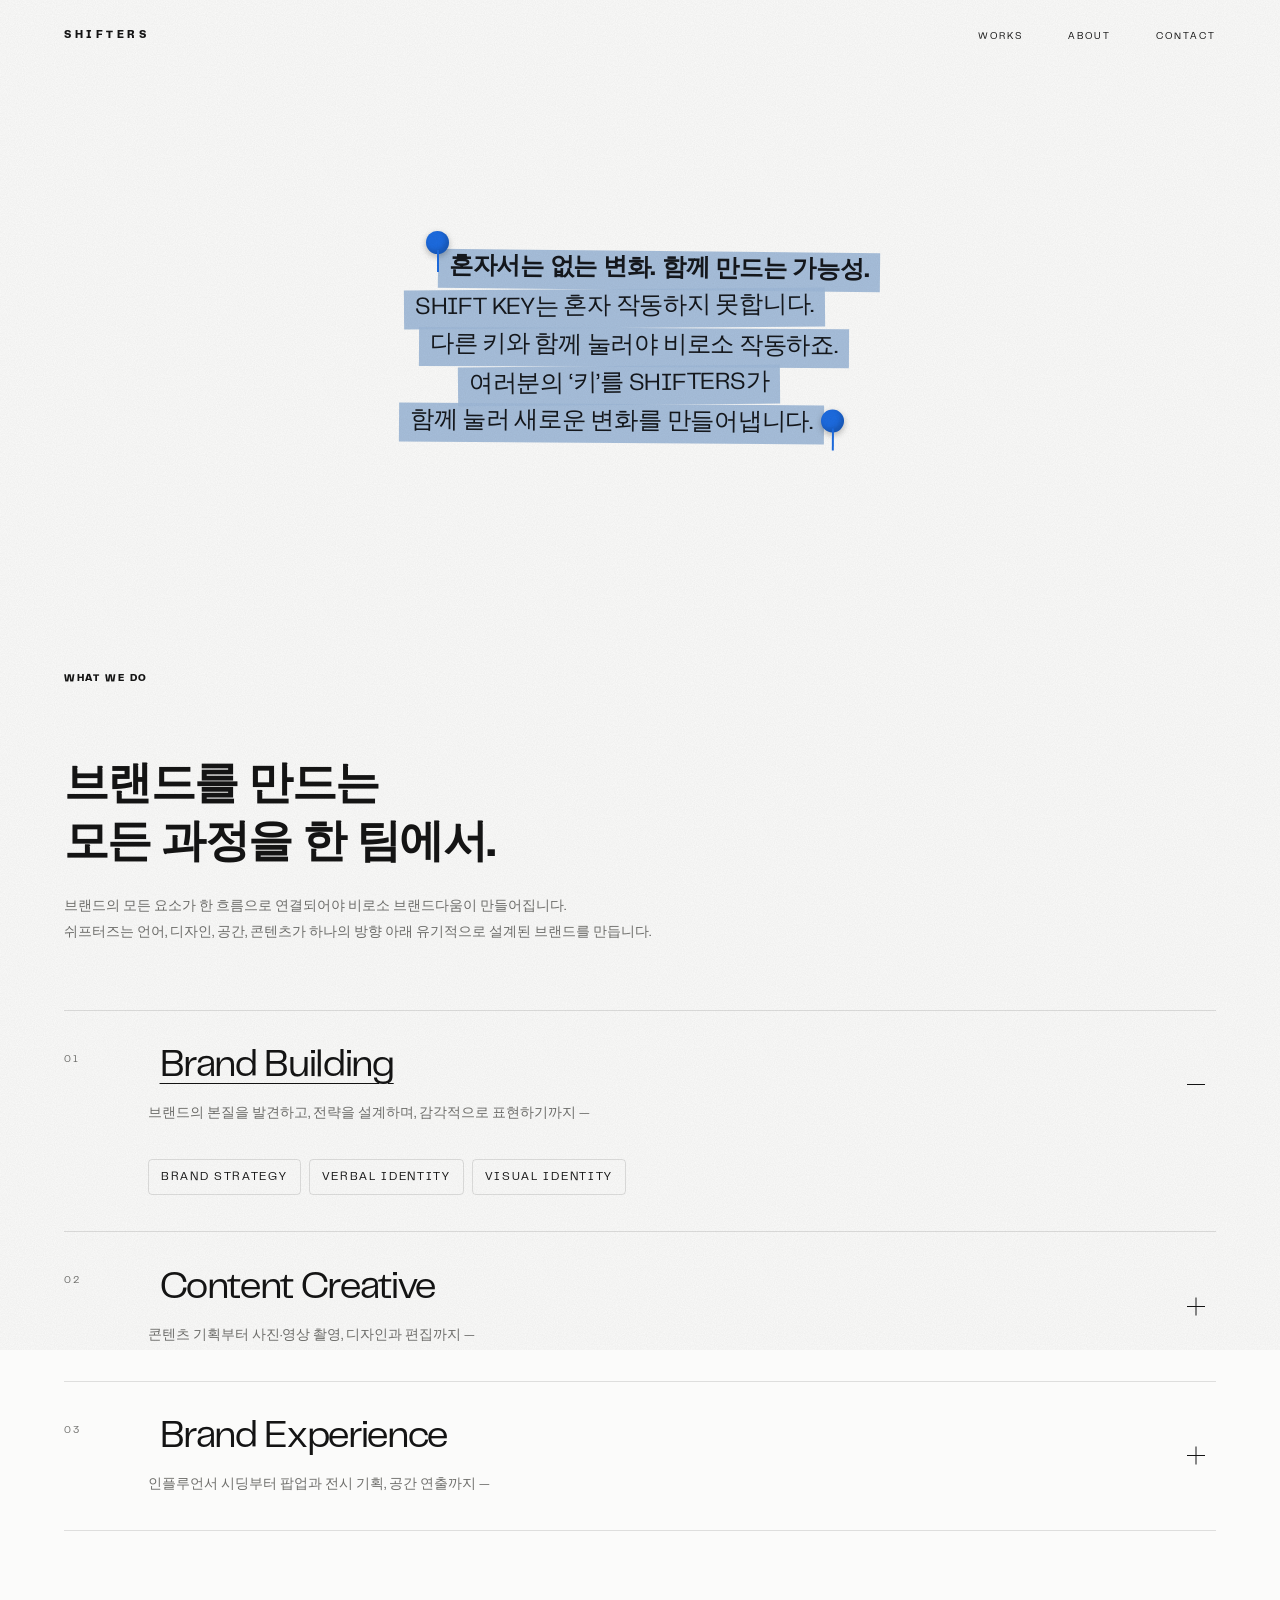
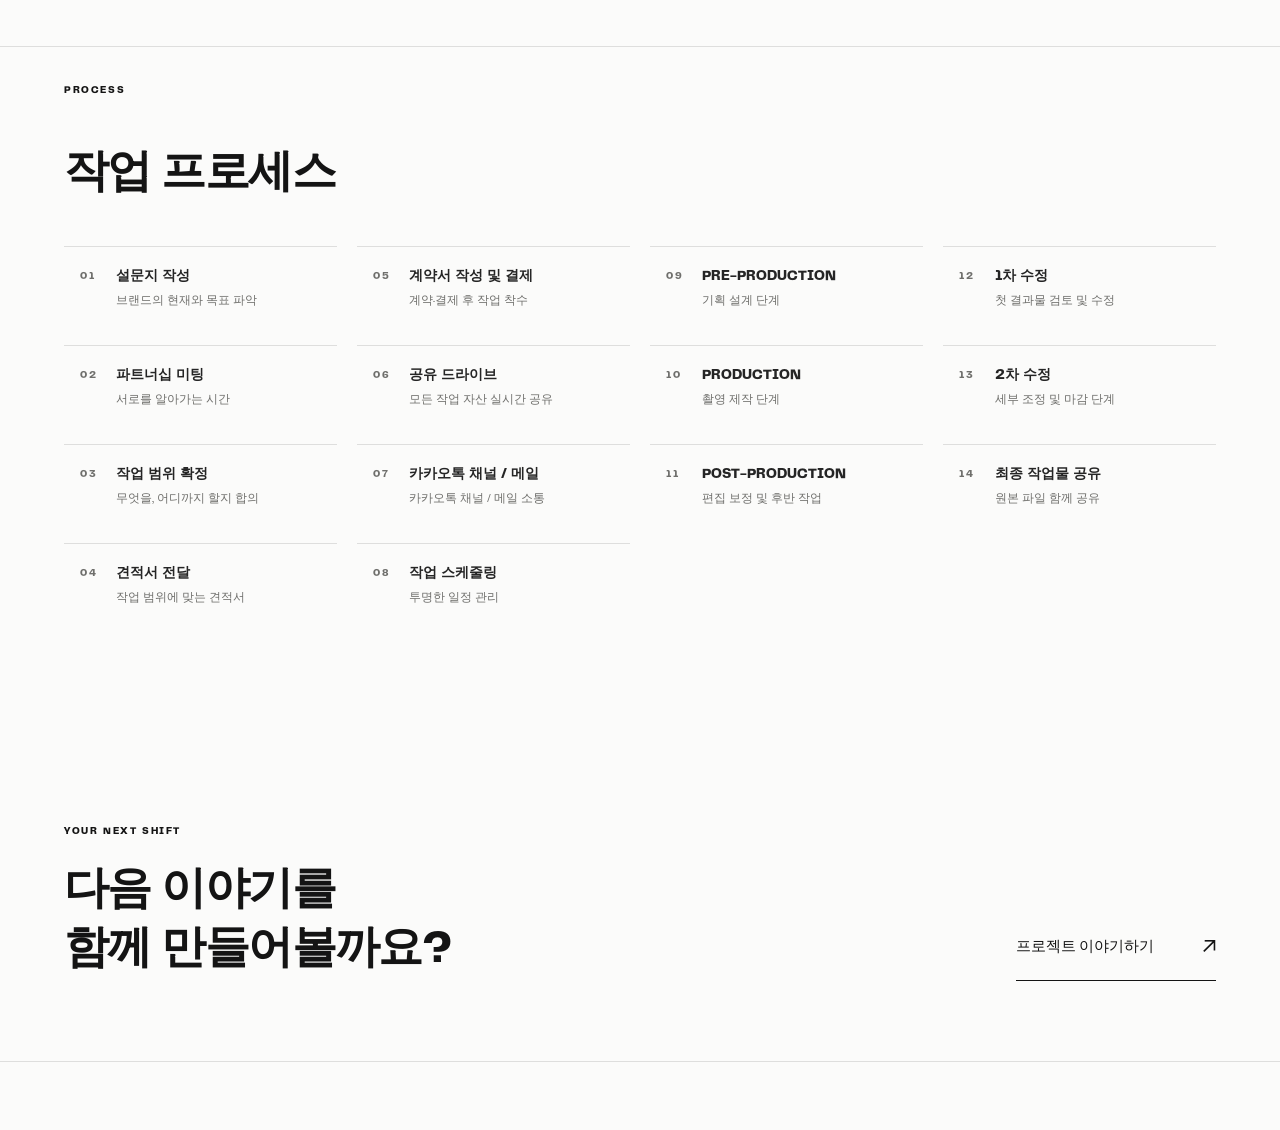
==== commit a150c430: "미리보기 ABOUT: 철학 문단을 형광펜 띠+핀으로 Co-Authored-By: Claude Opus 5.5 <noreply@anthropic.com> Claude-Session:" ====
--- a/src-next/about.html
+++ b/src-next/about.html
@@ -48,16 +48,18 @@
     <main class="site-main about-page" id="main-content" tabindex="-1">
         <h1 class="visually-hidden" id="about-title">ABOUT — 쉬프터즈 SHIFTERS</h1>
 
-        <!-- 브랜드 철학: 양쪽 정렬 텍스트 단 + 세로로 긴 흑백 사진 -->
-        <section class="arc-essay" id="philosophy" aria-labelledby="philosophy-title">
-            <div class="arc-essay__text">
-                <h2 id="philosophy-title">혼자서는 없는 변화.<br>함께 만드는 가능성.</h2>
-                <p>SHIFT KEY는 혼자 작동하지 못합니다. 다른 키와 함께 눌러야 비로소 작동하죠.</p>
-                <p>여러분의 &lsquo;키&rsquo;를 SHIFTERS가 함께 눌러 새로운 변화를 만들어냅니다.</p>
+        <!-- 브랜드 철학: 형광펜 띠 + 핀 -->
+        <section class="arc-pinned" id="philosophy" aria-labelledby="philosophy-title">
+            <h2 class="visually-hidden" id="philosophy-title">혼자서는 없는 변화. 함께 만드는 가능성.</h2>
+            <div class="arc-pinned__note" aria-hidden="true">
+                <span class="arc-pinned__pin arc-pinned__pin--start"></span>
+                <p class="arc-pinned__line arc-pinned__line--1"><strong>혼자서는 없는 변화. 함께 만드는 가능성.</strong></p>
+                <p class="arc-pinned__line arc-pinned__line--2">SHIFT KEY는 혼자 작동하지 못합니다.</p>
+                <p class="arc-pinned__line arc-pinned__line--3">다른 키와 함께 눌러야 비로소 작동하죠.</p>
+                <p class="arc-pinned__line arc-pinned__line--4">여러분의 &lsquo;키&rsquo;를 SHIFTERS가</p>
+                <p class="arc-pinned__line arc-pinned__line--5">함께 눌러 새로운 변화를 만들어냅니다.<span class="arc-pinned__pin arc-pinned__pin--end"></span></p>
             </div>
-            <figure class="arc-essay__photo">
-                <img src="./image/shifters-keys-tall.webp" alt="SHIFT 키캡과 검은 T 키가 놓인 키보드 키캡 사진" width="600" height="1200" loading="lazy">
-            </figure>
+            <p class="visually-hidden">SHIFT KEY는 혼자 작동하지 못합니다. 다른 키와 함께 눌러야 비로소 작동하죠. 여러분의 &lsquo;키&rsquo;를 SHIFTERS가 함께 눌러 새로운 변화를 만들어냅니다.</p>
         </section>
 
         <!-- 서비스: 제목을 누르면 설명이 펼쳐집니다. -->
--- a/src-next/css/theme.css
+++ b/src-next/css/theme.css
@@ -1665,3 +1665,80 @@
 @media (max-width: 600px) {
   .arc-essay__text { text-align: left; }
 }
+
+/* ========================================================
+   ABOUT — 10차 수정: 연파랑 형광펜 띠 + 파란 핀
+   ======================================================== */
+
+.arc-pinned {
+  display: grid;
+  place-items: center;
+  padding: clamp(100px, 14vw, 200px) var(--arc-gutter);
+}
+
+.arc-pinned__note {
+  position: relative;
+  display: grid;
+  justify-items: start;
+  font-size: clamp(17px, 1.9vw, 25px);
+  line-height: 1;
+  letter-spacing: -0.01em;
+  color: #14171c;
+}
+
+.arc-pinned__line {
+  position: relative;
+  margin: 0;
+  padding: 0.3em 0.45em 0.32em;
+  background: rgb(160 186 216 / 92%);
+  white-space: nowrap;
+}
+
+.arc-pinned__line strong {
+  font-weight: 800;
+}
+
+/* 띠마다 시작 위치·각도를 조금씩 어긋나게 */
+.arc-pinned__line--1 { margin-left: 1.6em; transform: rotate(0.6deg); }
+.arc-pinned__line--2 { margin-left: 0.2em; margin-top: -0.05em; transform: rotate(-0.4deg); }
+.arc-pinned__line--3 { margin-left: 0.8em; margin-top: -0.04em; transform: rotate(0.3deg); }
+.arc-pinned__line--4 { margin-left: 2.4em; margin-top: -0.05em; transform: rotate(-0.5deg); }
+.arc-pinned__line--5 { margin-left: 0;     margin-top: -0.04em; transform: rotate(0.4deg); }
+
+.arc-pinned__pin {
+  position: absolute;
+  width: 0.95em;
+  height: 0.95em;
+  border-radius: 50%;
+  background: #1c6be0;
+  box-shadow: 0 0.1em 0.25em rgb(0 0 0 / 28%), inset -0.12em -0.14em 0.2em rgb(0 0 0 / 18%);
+  z-index: 2;
+}
+
+.arc-pinned__pin::after {
+  content: "";
+  position: absolute;
+  left: 50%;
+  width: 2px;
+  height: 0.9em;
+  margin-left: -1px;
+  background: #1c6be0;
+}
+
+.arc-pinned__pin--start {
+  left: 1.1em;
+  top: -0.85em;
+}
+
+.arc-pinned__pin--start::after { top: 0.8em; }
+
+.arc-pinned__pin--end {
+  right: -0.85em;
+  top: 0.15em;
+}
+
+.arc-pinned__pin--end::after { top: 0.8em; }
+
+@media (max-width: 600px) {
+  .arc-pinned__note { font-size: clamp(13px, 4vw, 16px); }
+}
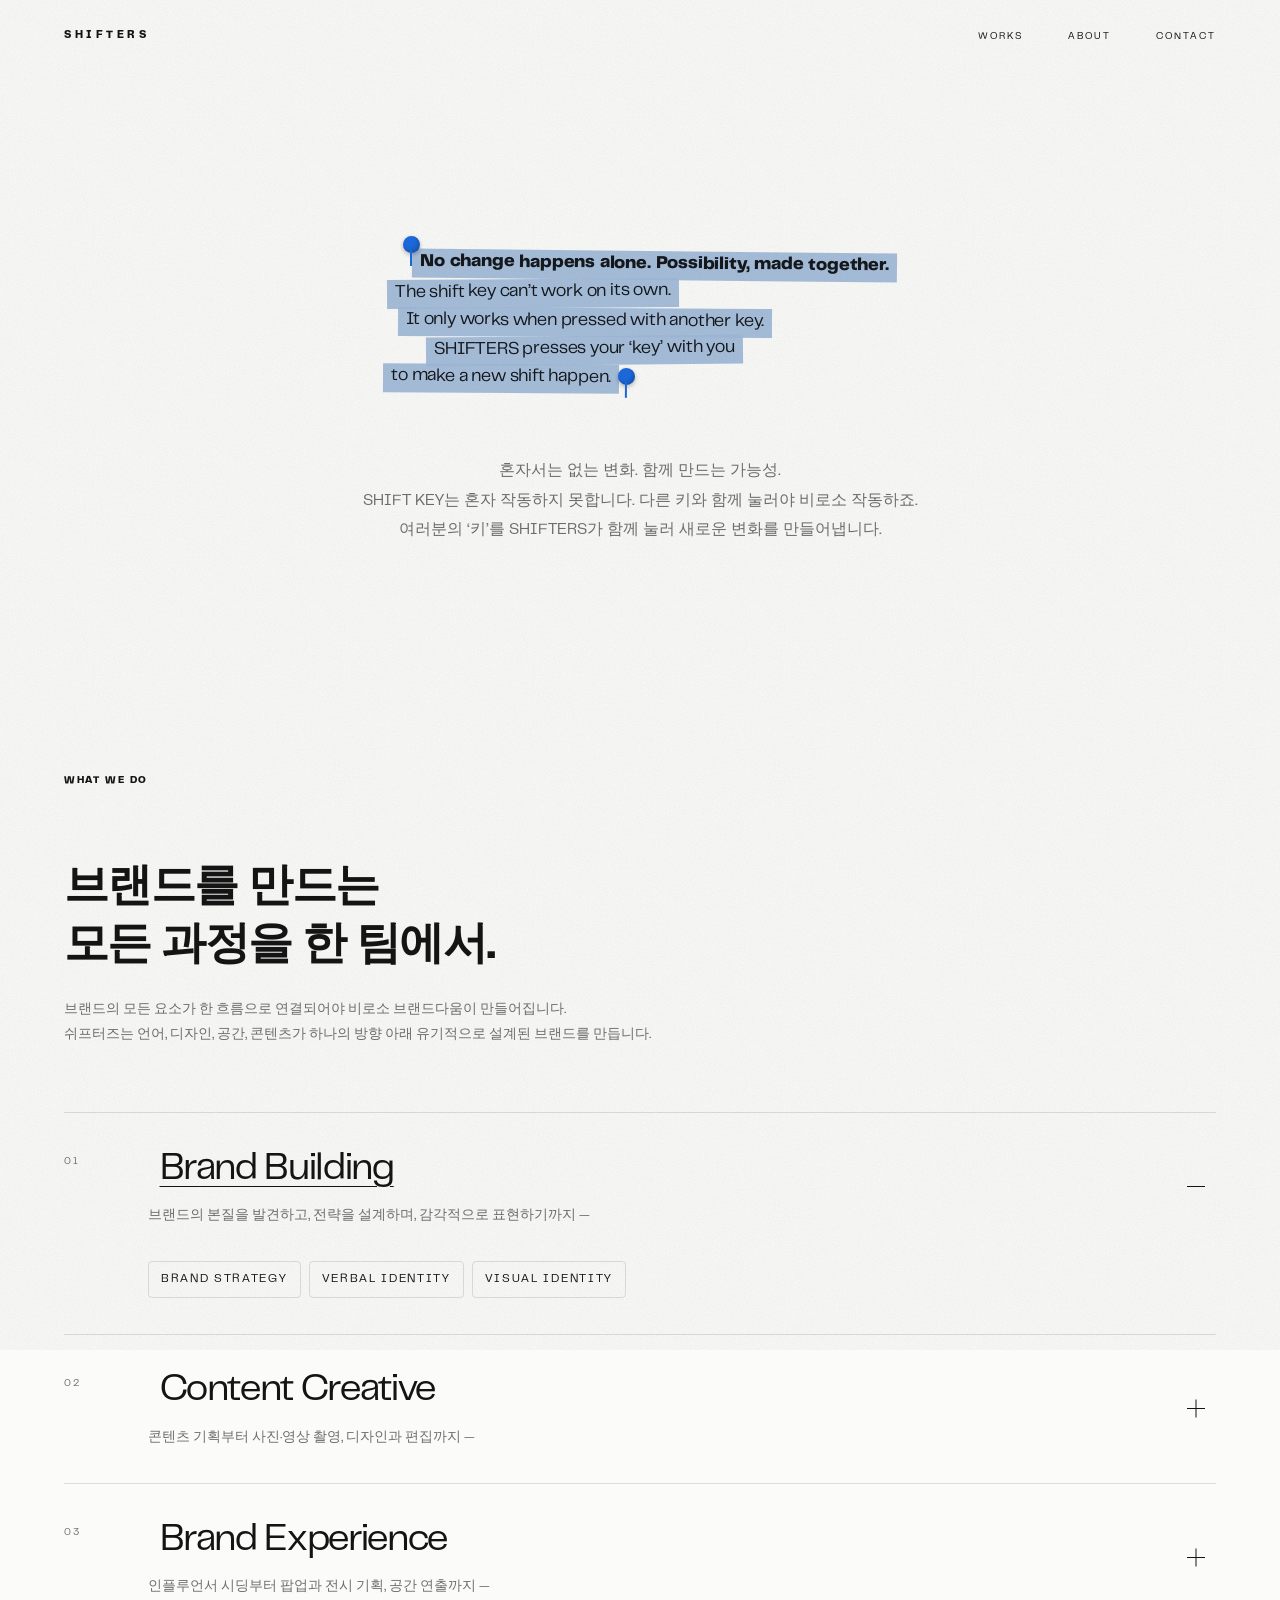
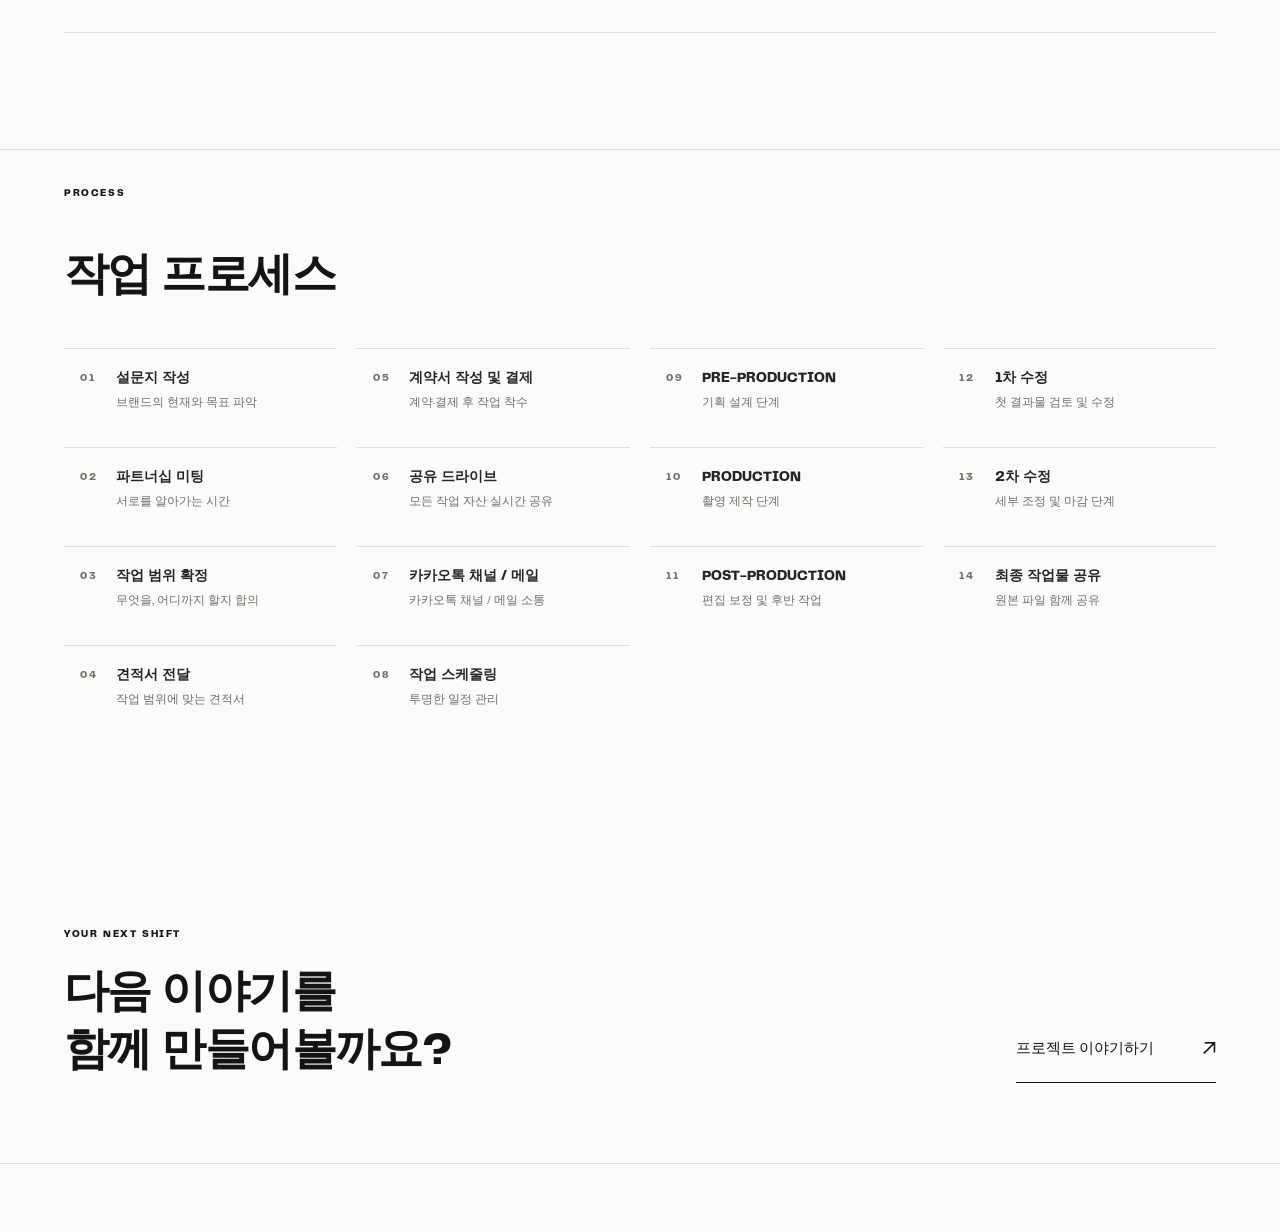
==== commit f05dd9f2: "미리보기 ABOUT: 철학 문단 영어 띠 + 한국어 번역, 손글씨 시안 삭제 Co-Authored-By: Claude Opus 5.5 <noreply@anthropic.com> C" ====
--- a/src-next/about.html
+++ b/src-next/about.html
@@ -48,18 +48,22 @@
     <main class="site-main about-page" id="main-content" tabindex="-1">
         <h1 class="visually-hidden" id="about-title">ABOUT — 쉬프터즈 SHIFTERS</h1>
 
-        <!-- 브랜드 철학: 형광펜 띠 + 핀 -->
+        <!-- 브랜드 철학: 영어 형광펜 띠 + 핀, 아래 한국어 -->
         <section class="arc-pinned" id="philosophy" aria-labelledby="philosophy-title">
-            <h2 class="visually-hidden" id="philosophy-title">혼자서는 없는 변화. 함께 만드는 가능성.</h2>
-            <div class="arc-pinned__note" aria-hidden="true">
-                <span class="arc-pinned__pin arc-pinned__pin--start"></span>
-                <p class="arc-pinned__line arc-pinned__line--1"><strong>혼자서는 없는 변화. 함께 만드는 가능성.</strong></p>
-                <p class="arc-pinned__line arc-pinned__line--2">SHIFT KEY는 혼자 작동하지 못합니다.</p>
-                <p class="arc-pinned__line arc-pinned__line--3">다른 키와 함께 눌러야 비로소 작동하죠.</p>
-                <p class="arc-pinned__line arc-pinned__line--4">여러분의 &lsquo;키&rsquo;를 SHIFTERS가</p>
-                <p class="arc-pinned__line arc-pinned__line--5">함께 눌러 새로운 변화를 만들어냅니다.<span class="arc-pinned__pin arc-pinned__pin--end"></span></p>
+            <h2 class="visually-hidden" id="philosophy-title">No change happens alone. Possibility, made together.</h2>
+            <div class="arc-pinned__note" lang="en">
+                <span class="arc-pinned__pin arc-pinned__pin--start" aria-hidden="true"></span>
+                <p class="arc-pinned__line arc-pinned__line--1"><strong>No change happens alone. Possibility, made together.</strong></p>
+                <p class="arc-pinned__line arc-pinned__line--2">The shift key can&rsquo;t work on its own.</p>
+                <p class="arc-pinned__line arc-pinned__line--3">It only works when pressed with another key.</p>
+                <p class="arc-pinned__line arc-pinned__line--4">SHIFTERS presses your &lsquo;key&rsquo; with you</p>
+                <p class="arc-pinned__line arc-pinned__line--5">to make a new shift happen.<span class="arc-pinned__pin arc-pinned__pin--end" aria-hidden="true"></span></p>
             </div>
-            <p class="visually-hidden">SHIFT KEY는 혼자 작동하지 못합니다. 다른 키와 함께 눌러야 비로소 작동하죠. 여러분의 &lsquo;키&rsquo;를 SHIFTERS가 함께 눌러 새로운 변화를 만들어냅니다.</p>
+            <p class="about-copy arc-pinned__ko" lang="ko">
+                혼자서는 없는 변화. 함께 만드는 가능성.<br>
+                SHIFT KEY는 혼자 작동하지 못합니다. 다른 키와 함께 눌러야 비로소 작동하죠.<br>
+                여러분의 &lsquo;키&rsquo;를 SHIFTERS가 함께 눌러 새로운 변화를 만들어냅니다.
+            </p>
         </section>
 
         <!-- 서비스: 제목을 누르면 설명이 펼쳐집니다. -->
--- a/src-next/css/theme.css
+++ b/src-next/css/theme.css
@@ -1680,7 +1680,7 @@
   position: relative;
   display: grid;
   justify-items: start;
-  font-size: clamp(17px, 1.9vw, 25px);
+  font-size: clamp(14px, 1.4vw, 18px);
   line-height: 1;
   letter-spacing: -0.01em;
   color: #14171c;
@@ -1742,3 +1742,30 @@
 @media (max-width: 600px) {
   .arc-pinned__note { font-size: clamp(13px, 4vw, 16px); }
 }
+
+/* 손글씨 비교 시안 */
+.hand .arc-pinned__note {
+  font-family: "Nanum Pen Script", "Telegraf", sans-serif;
+  font-size: clamp(22px, 2.1vw, 28px);
+  letter-spacing: 0.01em;
+}
+
+.hand .arc-pinned__line {
+  padding: 0.16em 0.45em 0.2em;
+}
+
+.hand .arc-pinned__line strong {
+  font-weight: 400;
+}
+
+/* 영어 띠 아래 한국어 번역 (WHAT WE DO 설명과 같은 글꼴·크기) */
+.arc-pinned__ko {
+  margin-top: clamp(40px, 5vw, 64px);
+  max-width: none;
+  text-align: center;
+}
+
+@media (max-width: 600px) {
+  .arc-pinned__ko { text-align: left; }
+  .arc-pinned__line { white-space: normal; }
+}
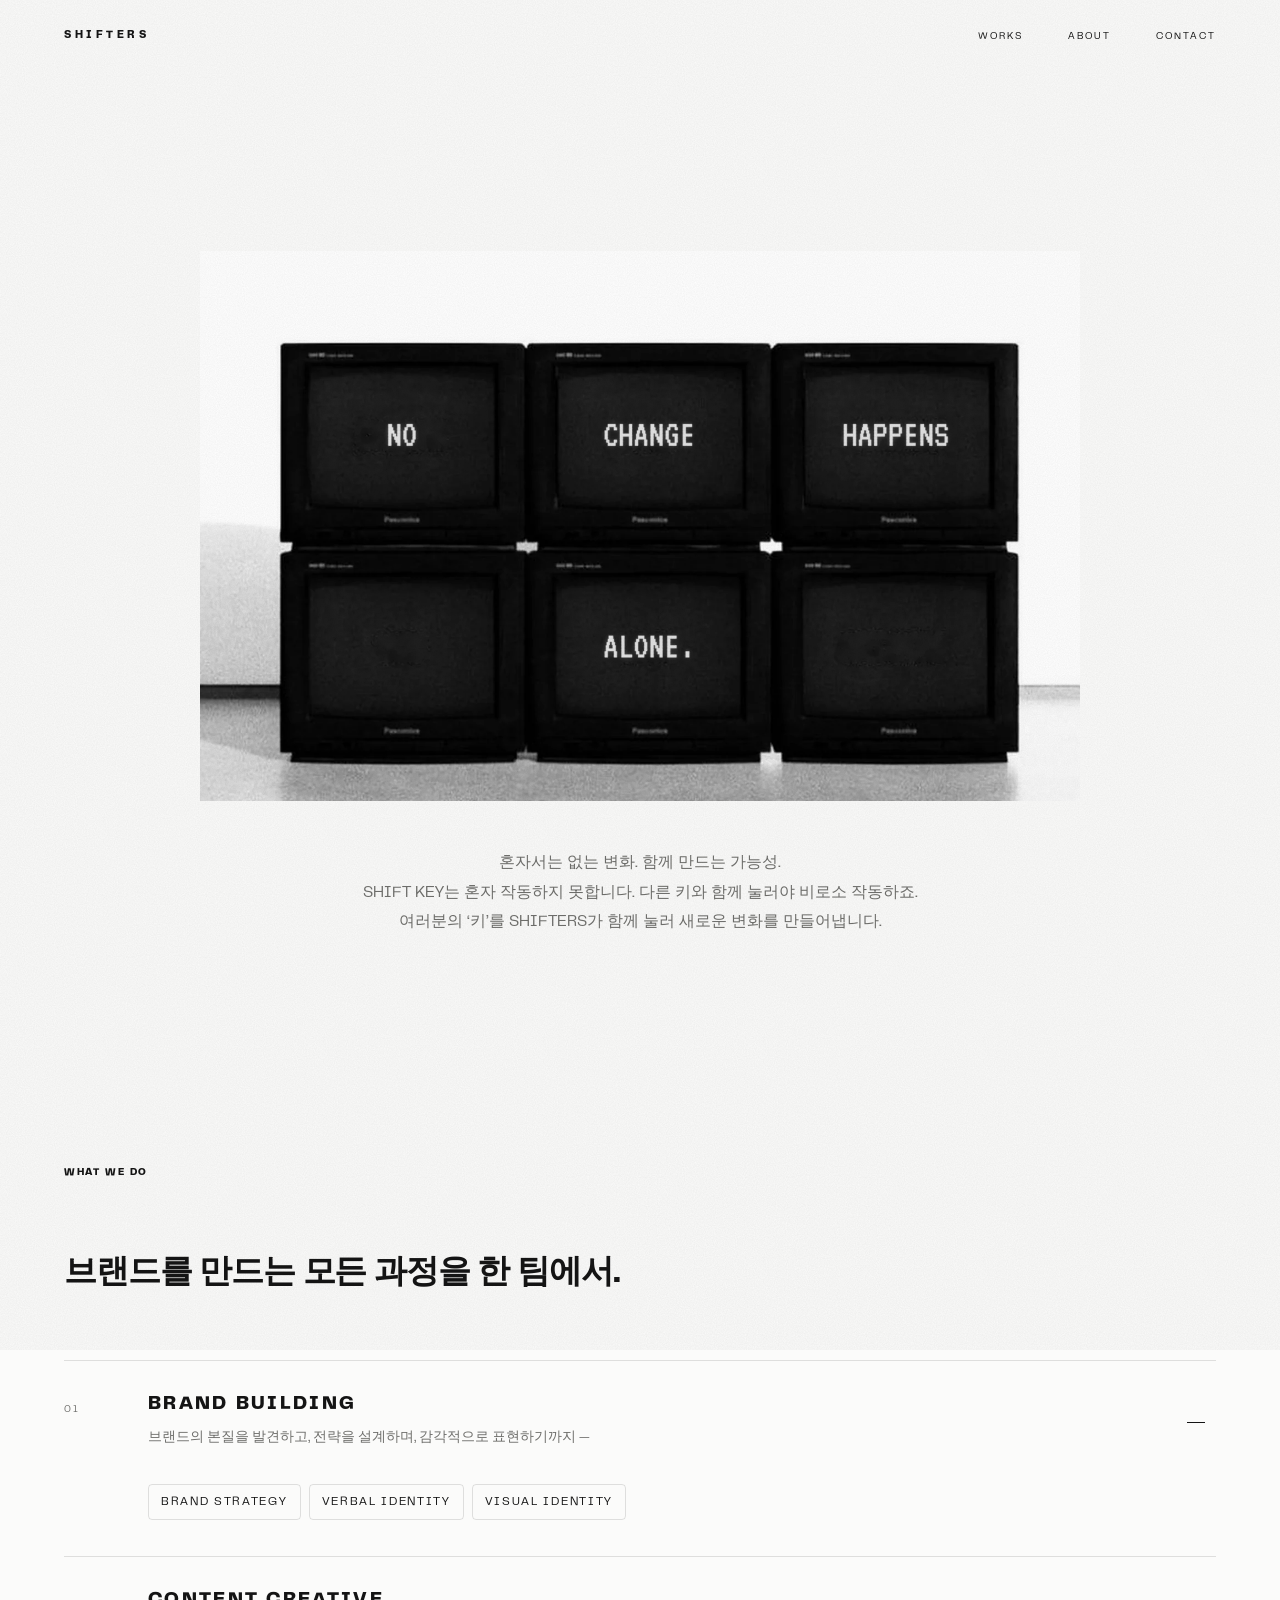
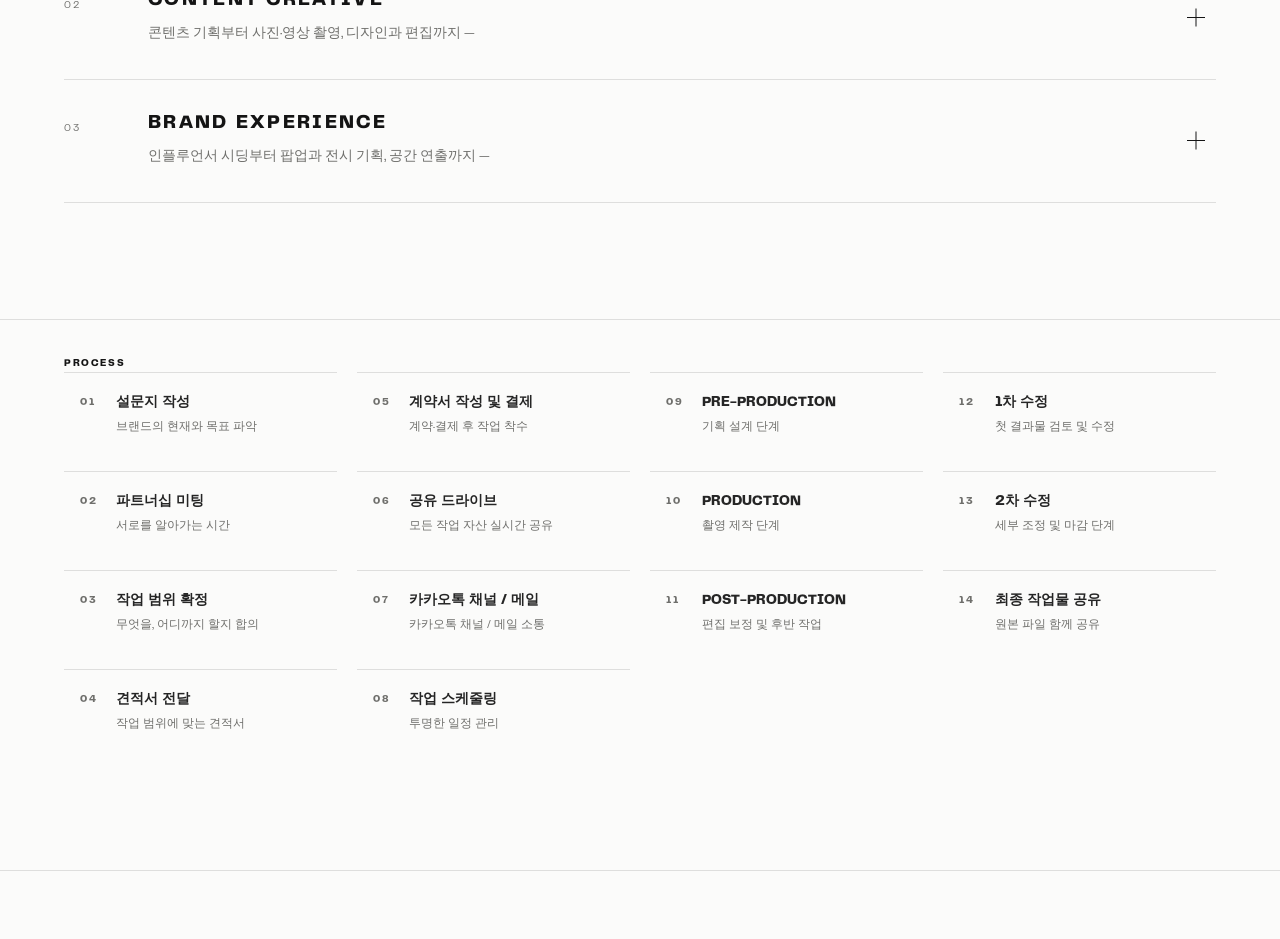
==== commit 218478ce: "미리보기 ABOUT: TV 이미지, CTA·프로세스 제목·설명 삭제, 서비스명 굵은 대문자 Co-Authored-By: Claude Opus 5.5 <noreply@anthropi" ====
--- a/src-next/about.html
+++ b/src-next/about.html
@@ -51,14 +51,9 @@
         <!-- 브랜드 철학: 영어 형광펜 띠 + 핀, 아래 한국어 -->
         <section class="arc-pinned" id="philosophy" aria-labelledby="philosophy-title">
             <h2 class="visually-hidden" id="philosophy-title">No change happens alone. Possibility, made together.</h2>
-            <div class="arc-pinned__note" lang="en">
-                <span class="arc-pinned__pin arc-pinned__pin--start" aria-hidden="true"></span>
-                <p class="arc-pinned__line arc-pinned__line--1"><strong>No change happens alone. Possibility, made together.</strong></p>
-                <p class="arc-pinned__line arc-pinned__line--2">The shift key can&rsquo;t work on its own.</p>
-                <p class="arc-pinned__line arc-pinned__line--3">It only works when pressed with another key.</p>
-                <p class="arc-pinned__line arc-pinned__line--4">SHIFTERS presses your &lsquo;key&rsquo; with you</p>
-                <p class="arc-pinned__line arc-pinned__line--5">to make a new shift happen.<span class="arc-pinned__pin arc-pinned__pin--end" aria-hidden="true"></span></p>
-            </div>
+            <figure class="arc-tv">
+                <img src="./image/tv-no-change.webp" alt="여섯 대의 브라운관 TV 화면에 NO CHANGE HAPPENS ALONE. 문구가 나뉘어 떠 있는 사진" width="1600" height="1000">
+            </figure>
             <p class="about-copy arc-pinned__ko" lang="ko">
                 혼자서는 없는 변화. 함께 만드는 가능성.<br>
                 SHIFT KEY는 혼자 작동하지 못합니다. 다른 키와 함께 눌러야 비로소 작동하죠.<br>
@@ -74,15 +69,7 @@
                 </div>
 
                 <div class="about-section-heading">
-                    <h2 class="about-heading" id="services-title">
-                        브랜드를 만드는<br>
-                        모든 과정을 한 팀에서.
-                    </h2>
-
-                    <p class="about-copy">
-                        브랜드의 모든 요소가 한 흐름으로 연결되어야 비로소 브랜드다움이 만들어집니다.<br>
-                        쉬프터즈는 언어, 디자인, 공간, 콘텐츠가 하나의 방향 아래 유기적으로 설계된 브랜드를 만듭니다.
-                    </p>
+                    <h2 class="about-heading" id="services-title">브랜드를 만드는 모든 과정을 한 팀에서.</h2>
                 </div>
 
                 <div class="about-service-list">
@@ -158,10 +145,7 @@
                 <div class="about-meta">
                     <span>PROCESS</span>
                 </div>
-
-                <div class="about-section-heading">
-                    <h2 class="about-heading" id="approach-title">작업 프로세스</h2>
-                </div>
+                <h2 class="visually-hidden" id="approach-title">작업 프로세스</h2>
 
                 <ol class="about-process__list" role="list">
                     <li class="about-process__item">
@@ -279,23 +263,7 @@
             </div>
         </section>
 
-        <!-- 문의 페이지가 없어도 이용할 수 있는 이메일 링크 -->
-        <section class="about-contact" aria-labelledby="contact-title">
-            <div class="container about-contact__inner">
-                <div>
-                    <p class="about-eyebrow">YOUR NEXT SHIFT</p>
-                    <h2 class="about-heading" id="contact-title">
-                        다음 이야기를<br>함께 만들어볼까요?
-                    </h2>
-                </div>
-
-                <a class="about-contact__link" href="/contact">
-                    프로젝트 이야기하기
-                    <span aria-hidden="true">↗</span>
-                </a>
-            </div>
-
-        </section>
+
         <!-- 공통 앵커 스크롤로 본문 시작이 아닌 페이지 상단 헤더까지 이동합니다. -->
         <div class="container about-top-link">
             <a class="text-link" href="#page-top" aria-label="페이지 맨 위로 이동">
--- a/src-next/css/theme.css
+++ b/src-next/css/theme.css
@@ -1769,3 +1769,42 @@
   .arc-pinned__ko { text-align: left; }
   .arc-pinned__line { white-space: normal; }
 }
+
+/* ========================================================
+   ABOUT — 11차 수정: TV 사진, 서비스명 굵은 대문자
+   ======================================================== */
+
+.arc-tv {
+  margin: 0;
+  width: min(100%, 880px);
+}
+
+.arc-tv img {
+  width: 100%;
+  height: auto;
+  filter: grayscale(1);
+  mix-blend-mode: multiply;
+}
+
+.arc-pinned__ko {
+  margin-top: clamp(28px, 4vw, 48px);
+}
+
+/* 서비스 이름: WHAT WE DO와 같은 굵은 대문자 */
+.about-service__name > span:first-child {
+  font-weight: 800 !important;
+  font-size: clamp(16px, 1.5vw, 20px) !important;
+  letter-spacing: 0.12em !important;
+  text-transform: uppercase;
+  text-decoration: none !important;
+  padding: 0 !important;
+}
+
+.about-service[open] .about-service__name > span:first-child {
+  text-decoration: none !important;
+}
+
+/* WHAT WE DO 제목: 한 줄 */
+.about-services .about-heading {
+  font-size: clamp(22px, 2.6vw, 34px);
+}
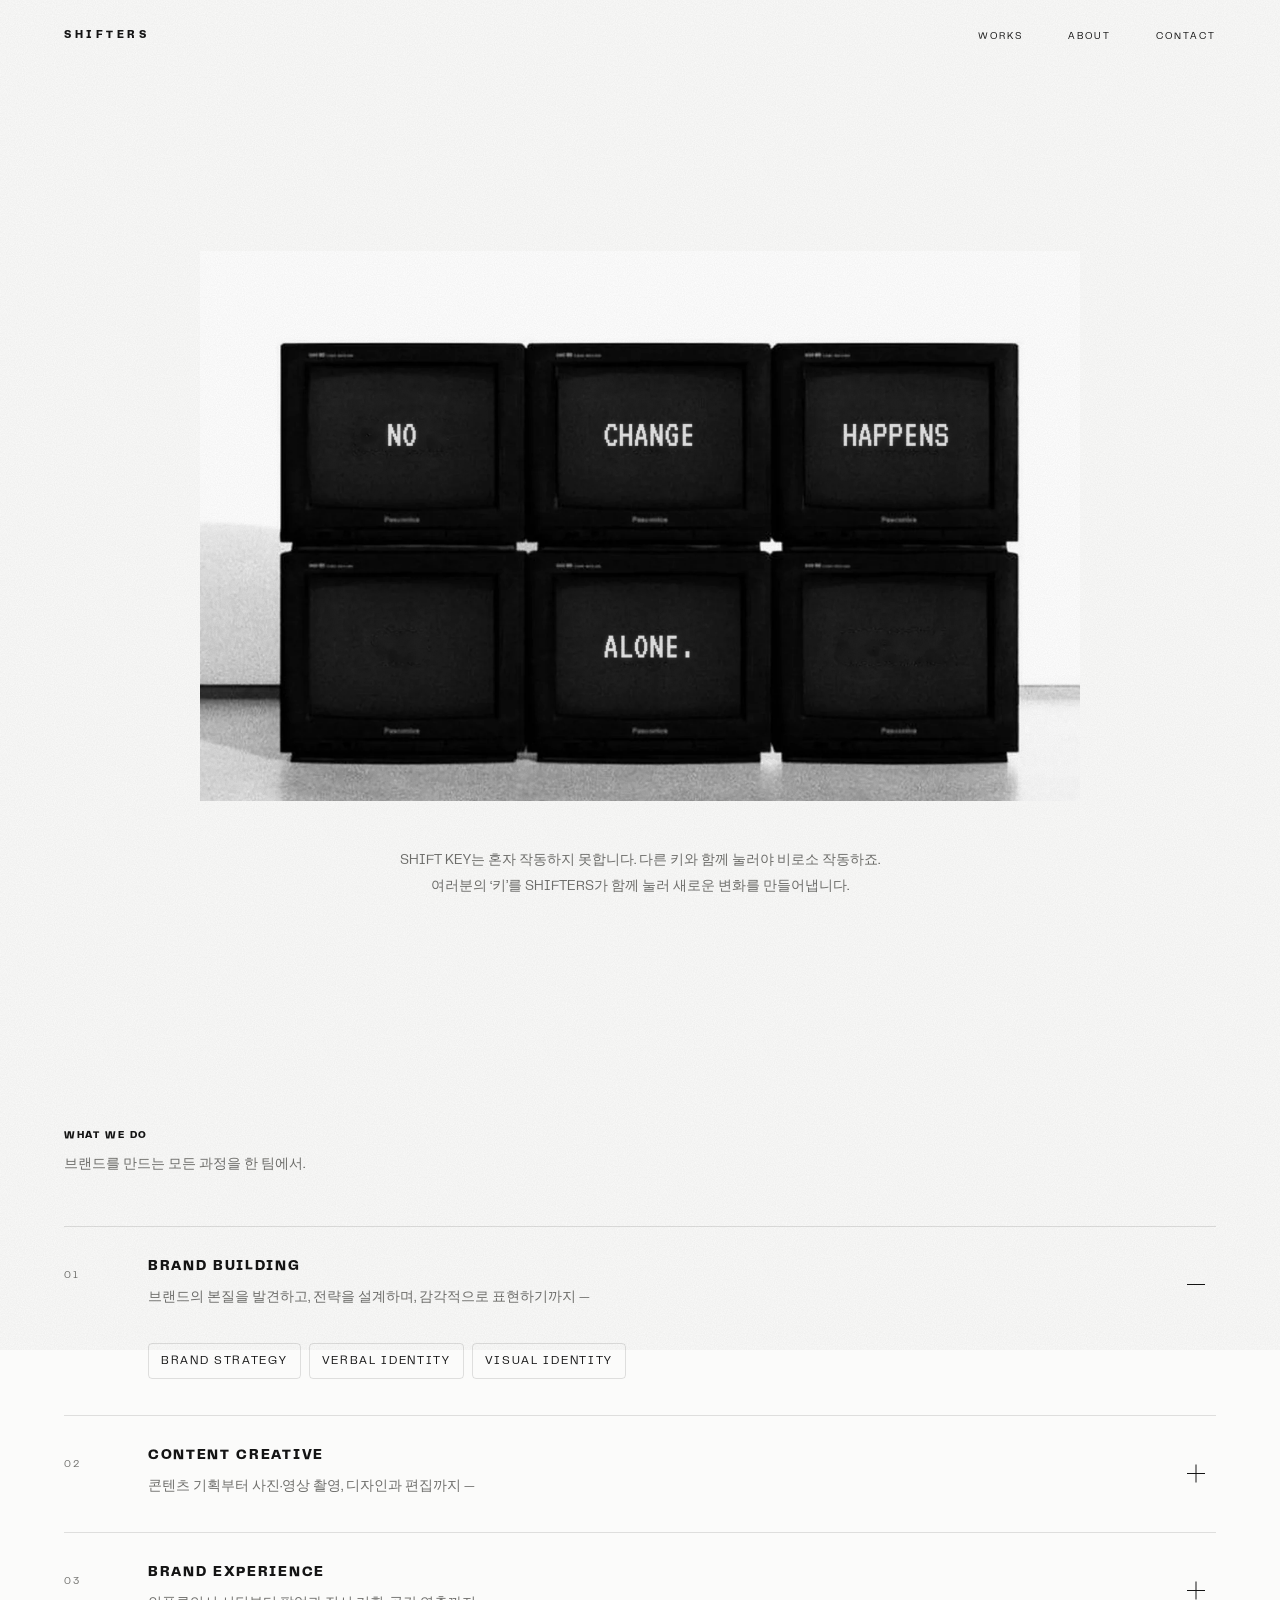
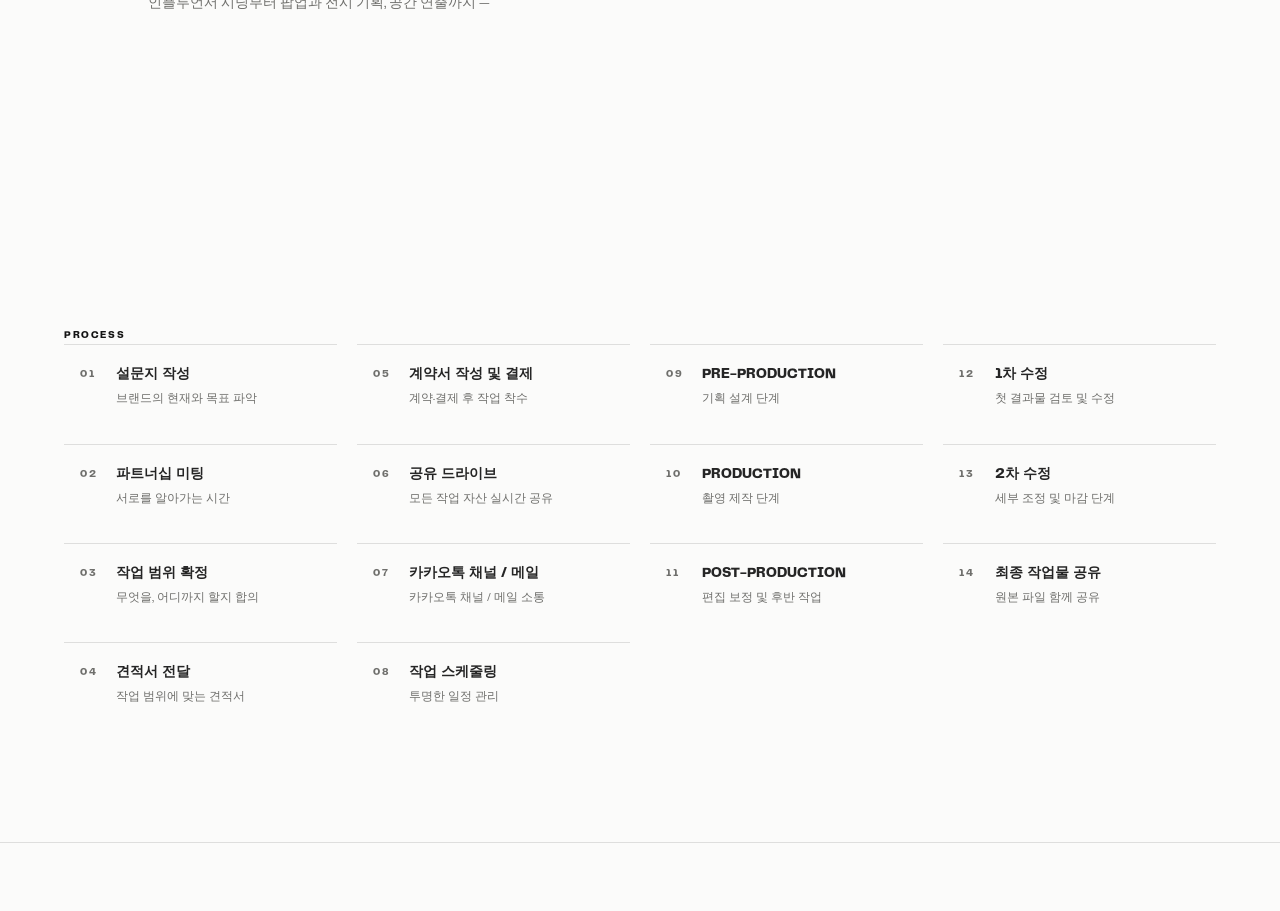
==== commit 1077e0ce: "미리보기 ABOUT: 한국어 첫 줄 삭제, 서비스명 14px로 통일 Co-Authored-By: Claude Opus 5.5 <noreply@anthropic.com> Claude" ====
--- a/src-next/about.html
+++ b/src-next/about.html
@@ -55,7 +55,6 @@
                 <img src="./image/tv-no-change.webp" alt="여섯 대의 브라운관 TV 화면에 NO CHANGE HAPPENS ALONE. 문구가 나뉘어 떠 있는 사진" width="1600" height="1000">
             </figure>
             <p class="about-copy arc-pinned__ko" lang="ko">
-                혼자서는 없는 변화. 함께 만드는 가능성.<br>
                 SHIFT KEY는 혼자 작동하지 못합니다. 다른 키와 함께 눌러야 비로소 작동하죠.<br>
                 여러분의 &lsquo;키&rsquo;를 SHIFTERS가 함께 눌러 새로운 변화를 만들어냅니다.
             </p>
--- a/src-next/css/theme.css
+++ b/src-next/css/theme.css
@@ -1793,7 +1793,7 @@
 /* 서비스 이름: WHAT WE DO와 같은 굵은 대문자 */
 .about-service__name > span:first-child {
   font-weight: 800 !important;
-  font-size: clamp(16px, 1.5vw, 20px) !important;
+  font-size: 14px !important;
   letter-spacing: 0.12em !important;
   text-transform: uppercase;
   text-decoration: none !important;
@@ -1808,3 +1808,44 @@
 .about-services .about-heading {
   font-size: clamp(22px, 2.6vw, 34px);
 }
+
+/* ========================================================
+   ABOUT — 12차 수정
+   ======================================================== */
+
+/* WHAT WE DO와 PROCESS 사이: 실선 없이 넓은 여백 */
+.about-page .about-approach {
+  border-top: 0;
+  margin-top: clamp(80px, 10vw, 160px);
+}
+
+/* TV 아래 한국어: 서비스 설명과 같은 크기 */
+.arc-pinned__ko {
+  font-size: 14px;
+  line-height: 1.85;
+}
+
+/* 서비스 목록 위 작은 회색 캡션 */
+.about-services .about-section-heading .about-heading {
+  font-size: 14px;
+  font-weight: 400;
+  line-height: 1.7;
+  letter-spacing: 0;
+  color: var(--color-muted);
+}
+
+@media (max-width: 760px) {
+  .arc-pinned__ko,
+  .about-services .about-section-heading .about-heading { font-size: 12px; }
+}
+.page-about .about-service:last-child { border-bottom: 0; }
+
+/* ABOUT — 한국어 3줄을 캡션과 같은 크기로, 캡션은 WHAT WE DO 바로 아래 */
+.about-page .arc-pinned .about-copy.arc-pinned__ko { font-size: 14px; line-height: 1.85; }
+.page-about .about-services .about-meta { margin-bottom: 10px; }
+.page-about .about-services .about-section-heading { margin-top: 0; margin-bottom: 48px; }
+@media (max-width: 760px) {
+  .about-page .arc-pinned .about-copy.arc-pinned__ko { font-size: 12px; }
+  .page-about .about-services .about-section-heading { margin-bottom: 36px; }
+}
+
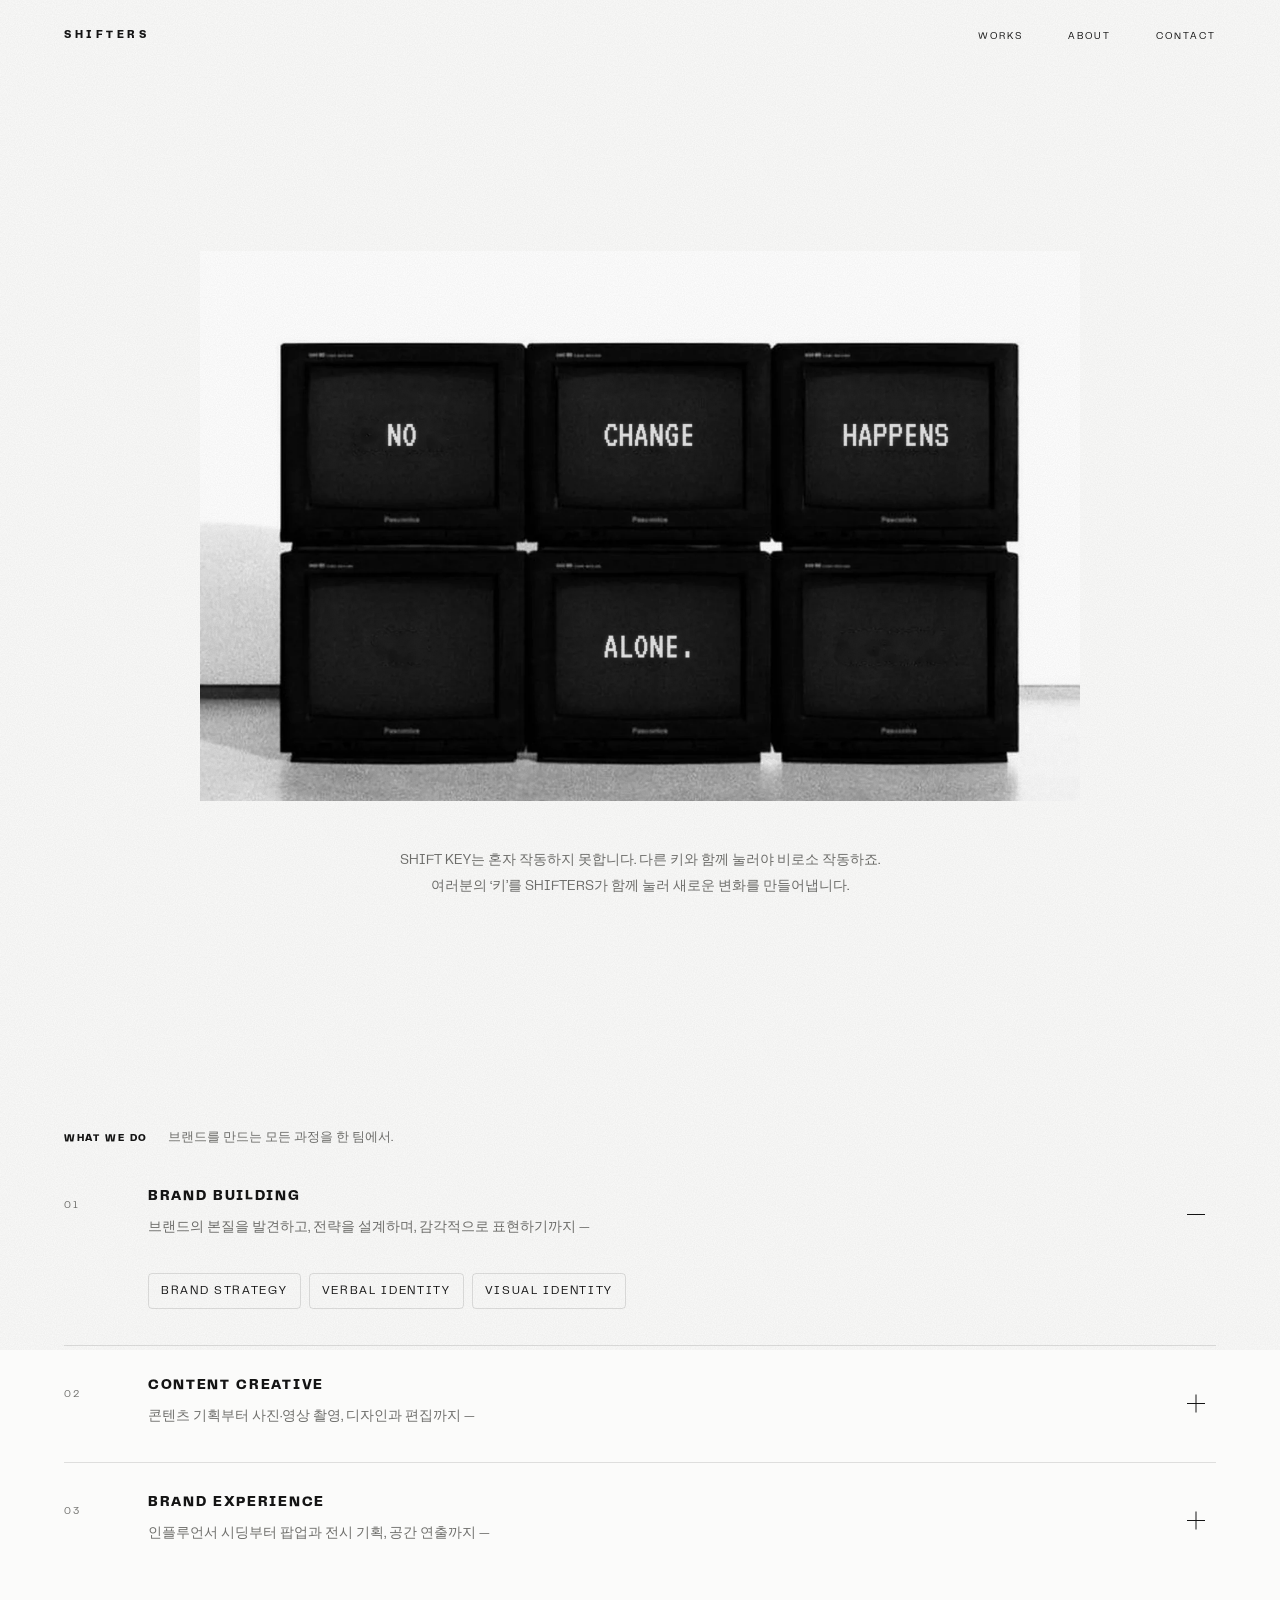
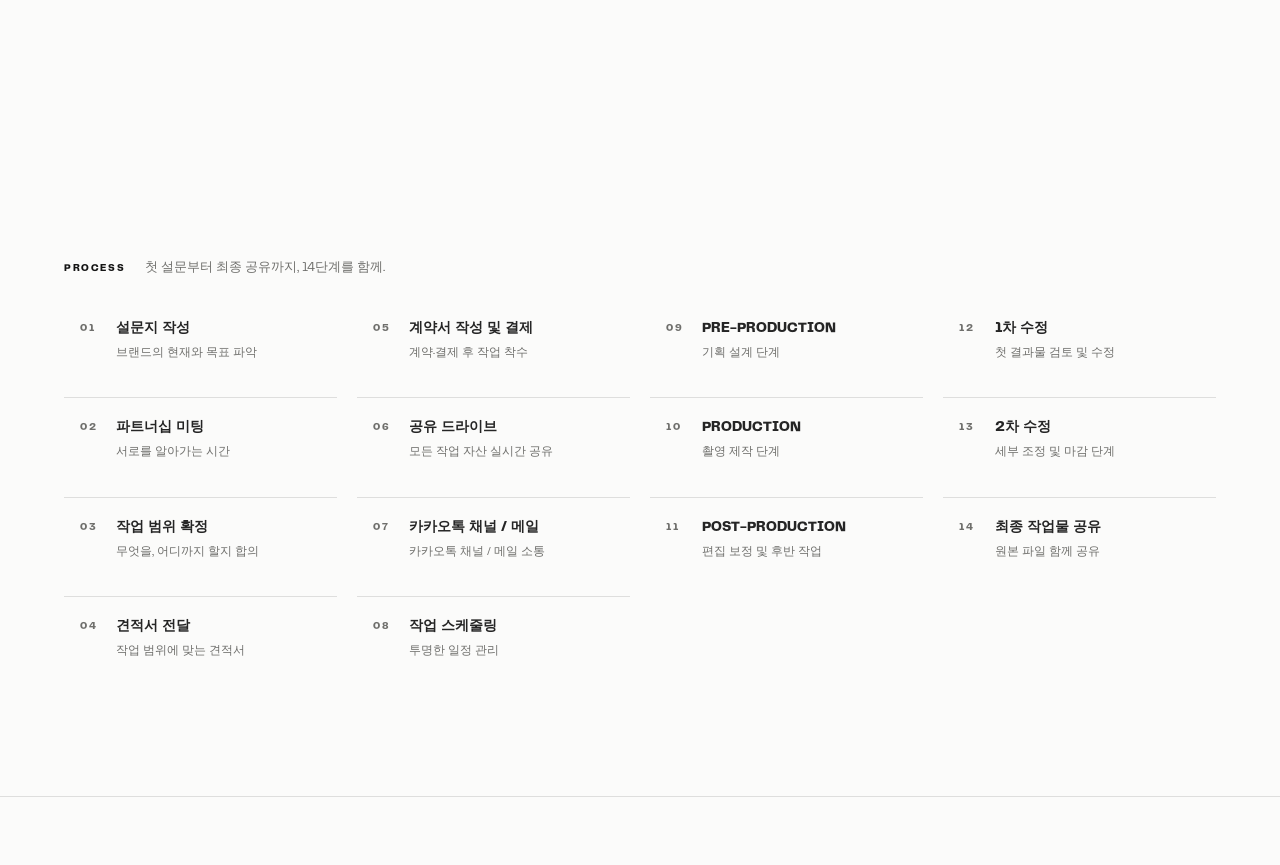
==== commit 807eba66: "미리보기 ABOUT: 섹션 제목 옆 작은 문장, 제목 바로 아래 실선 삭제 Co-Authored-By: Claude Opus 5.5 <noreply@anthropic.com> Cl" ====
--- a/src-next/about.html
+++ b/src-next/about.html
@@ -63,12 +63,9 @@
         <!-- 서비스: 제목을 누르면 설명이 펼쳐집니다. -->
         <section class="about-services" id="whatwedo" aria-labelledby="services-title">
             <div class="container">
-                <div class="about-meta">
+                <div class="about-meta about-meta--row">
                     <span>WHAT WE DO</span>
-                </div>
-
-                <div class="about-section-heading">
-                    <h2 class="about-heading" id="services-title">브랜드를 만드는 모든 과정을 한 팀에서.</h2>
+                    <h2 class="about-meta__note" id="services-title">브랜드를 만드는 모든 과정을 한 팀에서.</h2>
                 </div>
 
                 <div class="about-service-list">
@@ -141,10 +138,10 @@
         <!-- 작업 프로세스 -->
         <section class="about-approach about-process" id="howwework" aria-labelledby="approach-title">
             <div class="container">
-                <div class="about-meta">
+                <div class="about-meta about-meta--row">
                     <span>PROCESS</span>
+                    <h2 class="about-meta__note" id="approach-title">첫 설문부터 최종 공유까지, 14단계를 함께.</h2>
                 </div>
-                <h2 class="visually-hidden" id="approach-title">작업 프로세스</h2>
 
                 <ol class="about-process__list" role="list">
                     <li class="about-process__item">
--- a/src-next/css/theme.css
+++ b/src-next/css/theme.css
@@ -1849,3 +1849,37 @@
   .page-about .about-services .about-section-heading { margin-bottom: 36px; }
 }
 
+
+/* ABOUT — 제목 옆 작은 회색 문장 (WHAT WE DO / PROCESS 통일) */
+.about-page .about-meta--row {
+  justify-content: flex-start;
+  align-items: baseline;
+  flex-wrap: wrap;
+  gap: 6px 20px;
+  margin-bottom: 40px !important;
+}
+.about-page .about-meta--row .about-meta__note {
+  margin: 0;
+  font-size: 13px;
+  font-weight: 400;
+  line-height: 1.6;
+  letter-spacing: 0;
+  text-transform: none;
+  color: var(--color-muted);
+  text-align: left;
+}
+/* PROCESS 바로 아래(첫 줄) 실선 삭제 */
+.about-process__item:nth-child(1),
+.about-process__item:nth-child(5),
+.about-process__item:nth-child(9),
+.about-process__item:nth-child(12) { border-top: 0 !important; padding-top: 0 !important; }
+@media (max-width: 1100px) {
+  .about-process__item:nth-child(n) { border-top: 1px solid var(--arc-line) !important; padding-top: 20px !important; }
+  .about-process__item:nth-child(1), .about-process__item:nth-child(2) { border-top: 0 !important; padding-top: 0 !important; }
+}
+@media (max-width: 600px) {
+  .about-process__item:nth-child(2) { border-top: 1px solid var(--arc-line) !important; padding-top: 18px !important; }
+  .about-page .about-meta--row .about-meta__note { font-size: 12px; }
+}
+.page-about .about-service:first-child { border-top: 0; }
+.page-about .about-service:first-child > summary { padding-top: 0; }
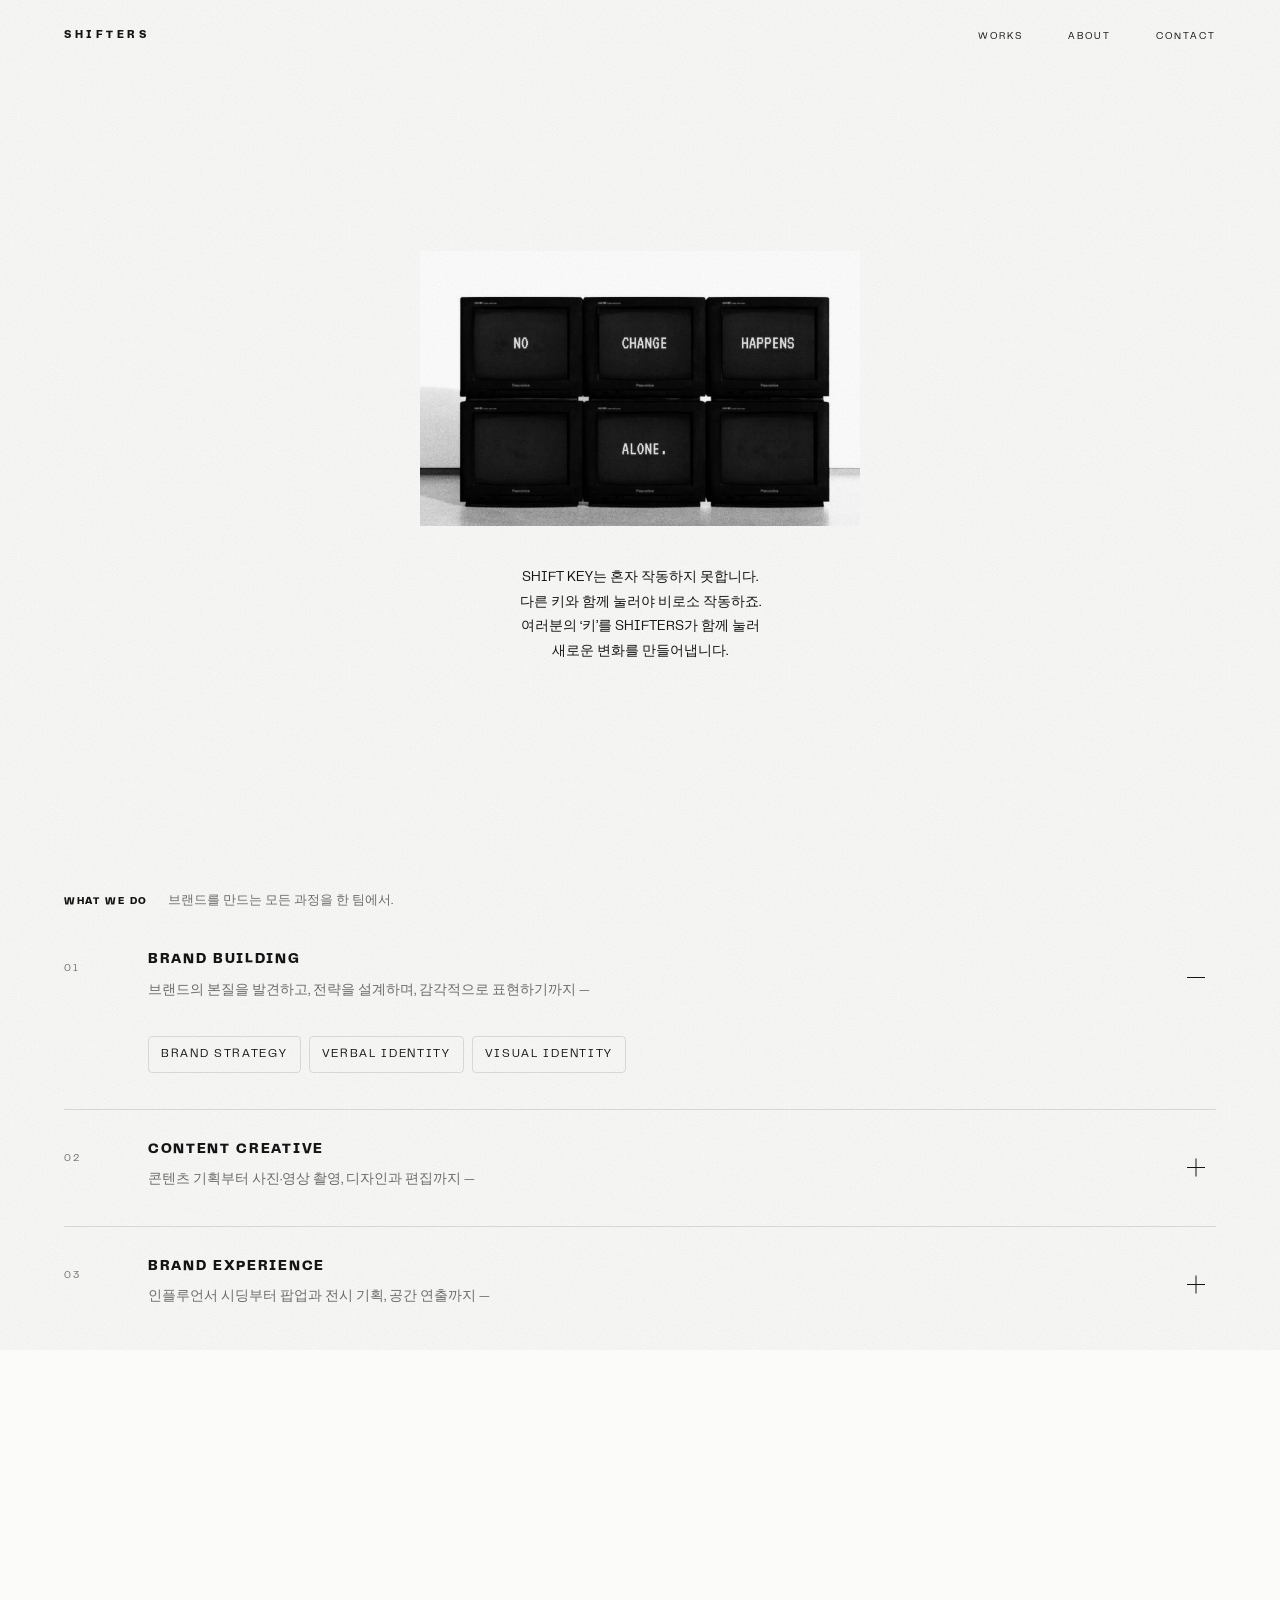
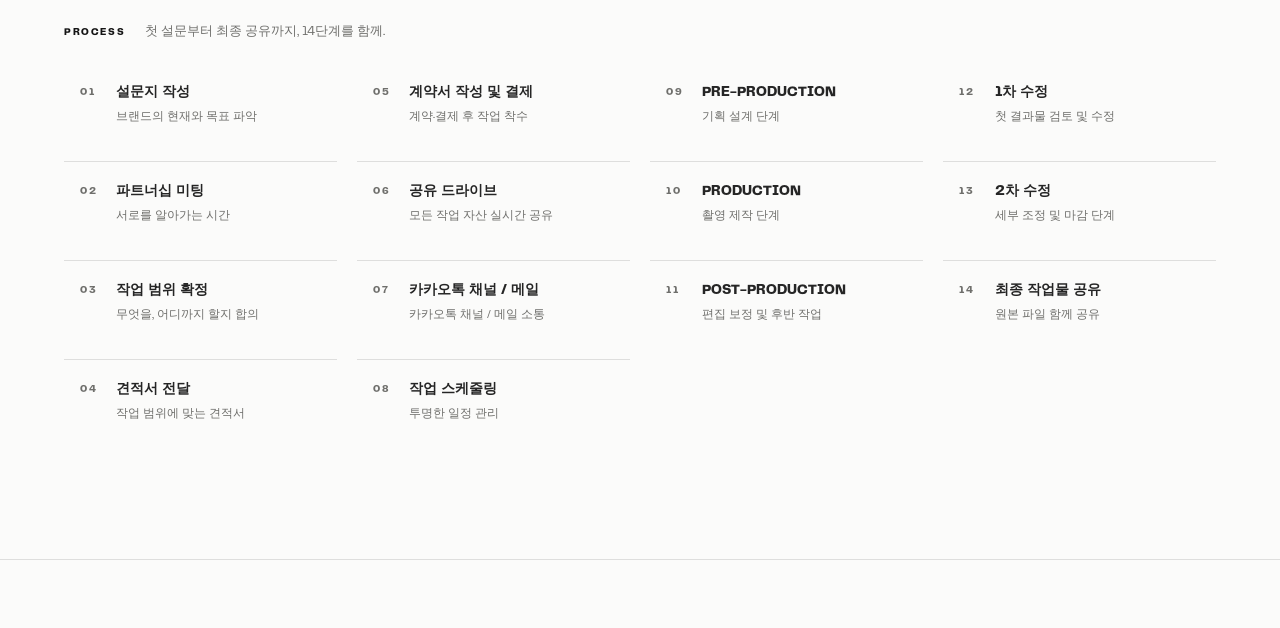
==== commit 635bdfcf: "미리보기 ABOUT: TV 사진 축소, 문장 4줄 가운데 정렬 Co-Authored-By: Claude Opus 5.5 <noreply@anthropic.com> Claude-Se" ====
--- a/src-next/about.html
+++ b/src-next/about.html
@@ -55,8 +55,10 @@
                 <img src="./image/tv-no-change.webp" alt="여섯 대의 브라운관 TV 화면에 NO CHANGE HAPPENS ALONE. 문구가 나뉘어 떠 있는 사진" width="1600" height="1000">
             </figure>
             <p class="about-copy arc-pinned__ko" lang="ko">
-                SHIFT KEY는 혼자 작동하지 못합니다. 다른 키와 함께 눌러야 비로소 작동하죠.<br>
-                여러분의 &lsquo;키&rsquo;를 SHIFTERS가 함께 눌러 새로운 변화를 만들어냅니다.
+                SHIFT KEY는 혼자 작동하지 못합니다.<br>
+                다른 키와 함께 눌러야 비로소 작동하죠.<br>
+                여러분의 &lsquo;키&rsquo;를 SHIFTERS가 함께 눌러<br>
+                새로운 변화를 만들어냅니다.
             </p>
         </section>
 
--- a/src-next/css/theme.css
+++ b/src-next/css/theme.css
@@ -1883,3 +1883,16 @@
 }
 .page-about .about-service:first-child { border-top: 0; }
 .page-about .about-service:first-child > summary { padding-top: 0; }
+
+/* ABOUT — TV 사진 작게, 문장은 4줄 가운데 정렬 (레퍼런스: 작은 사진 + 아래 짧은 문단) */
+.page-about .arc-tv { width: min(440px, 72vw); max-width: none; margin-inline: auto; }
+.about-page .arc-pinned .about-copy.arc-pinned__ko {
+  margin-top: 40px;
+  text-align: center;
+  color: var(--color-text);
+  font-weight: 500;
+  line-height: 1.75;
+}
+@media (max-width: 600px) {
+  .about-page .arc-pinned .about-copy.arc-pinned__ko { text-align: center; margin-top: 28px; font-size: 13px; }
+}
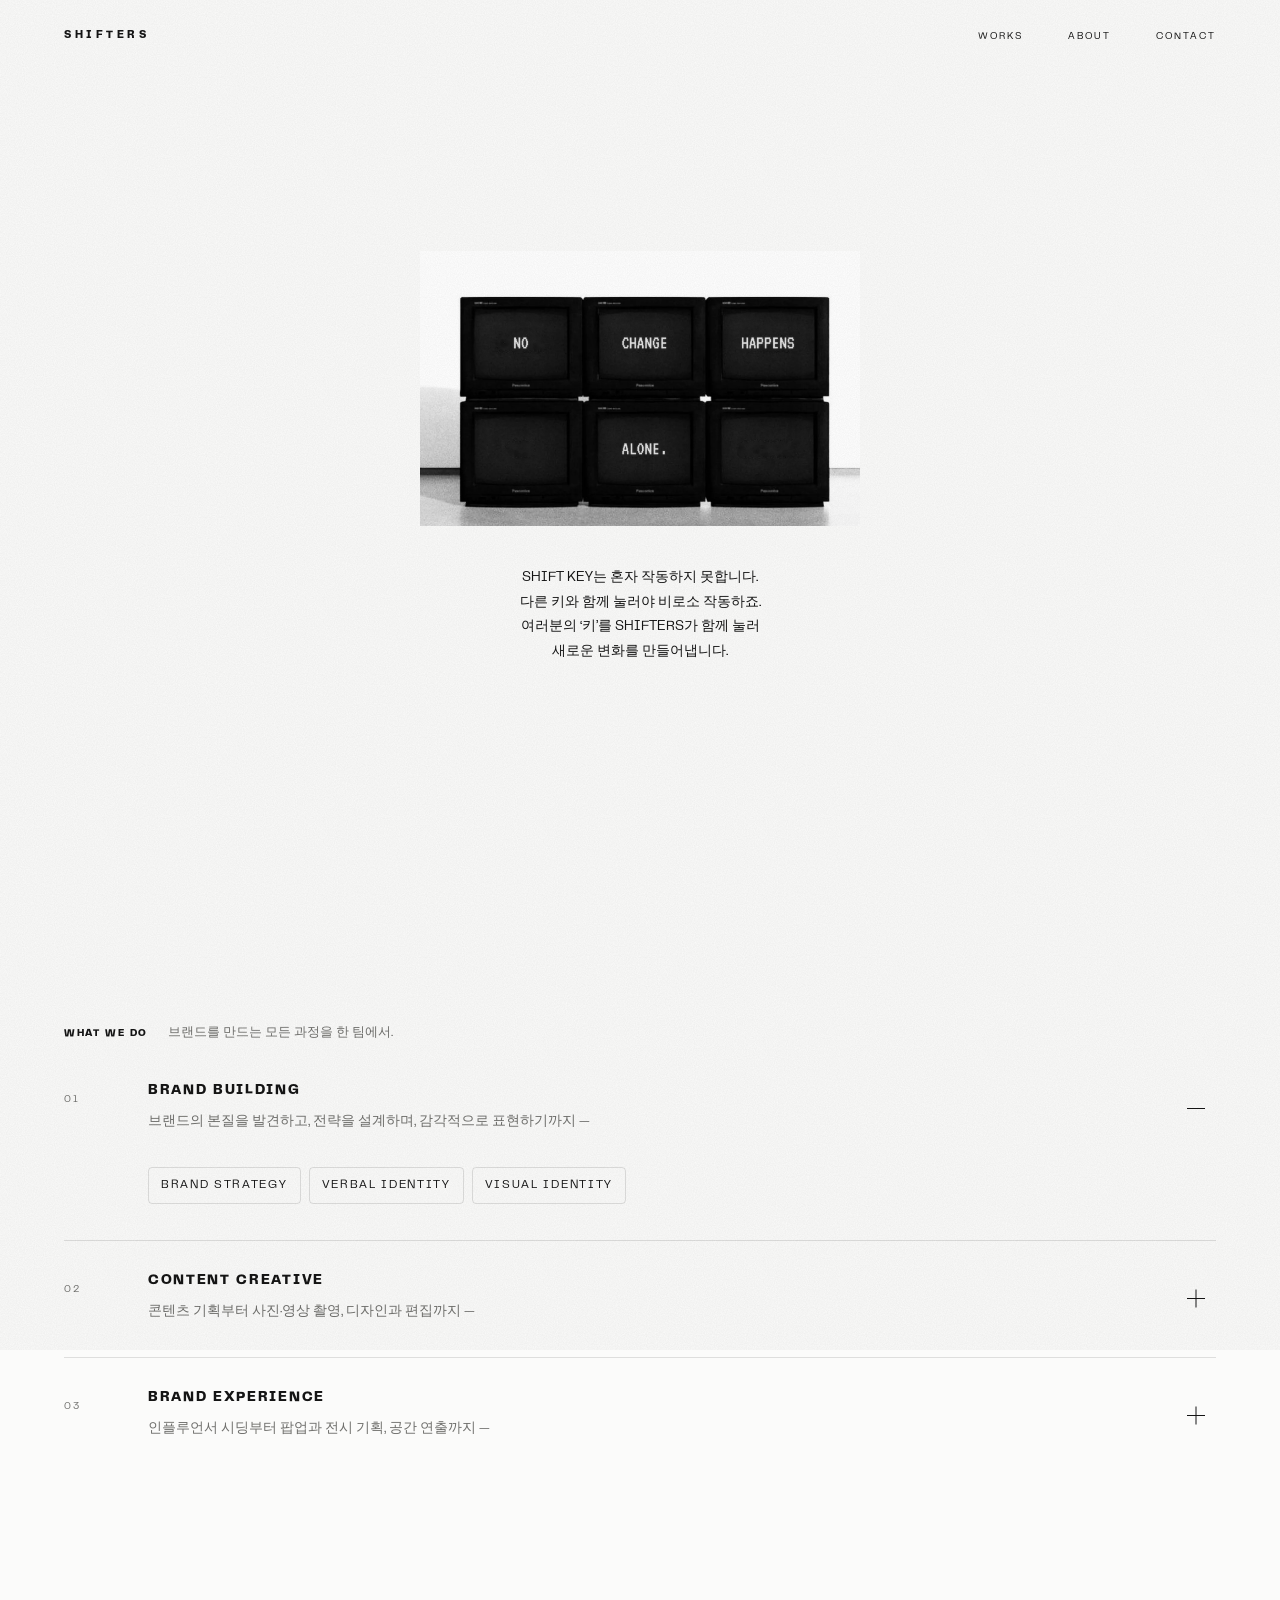
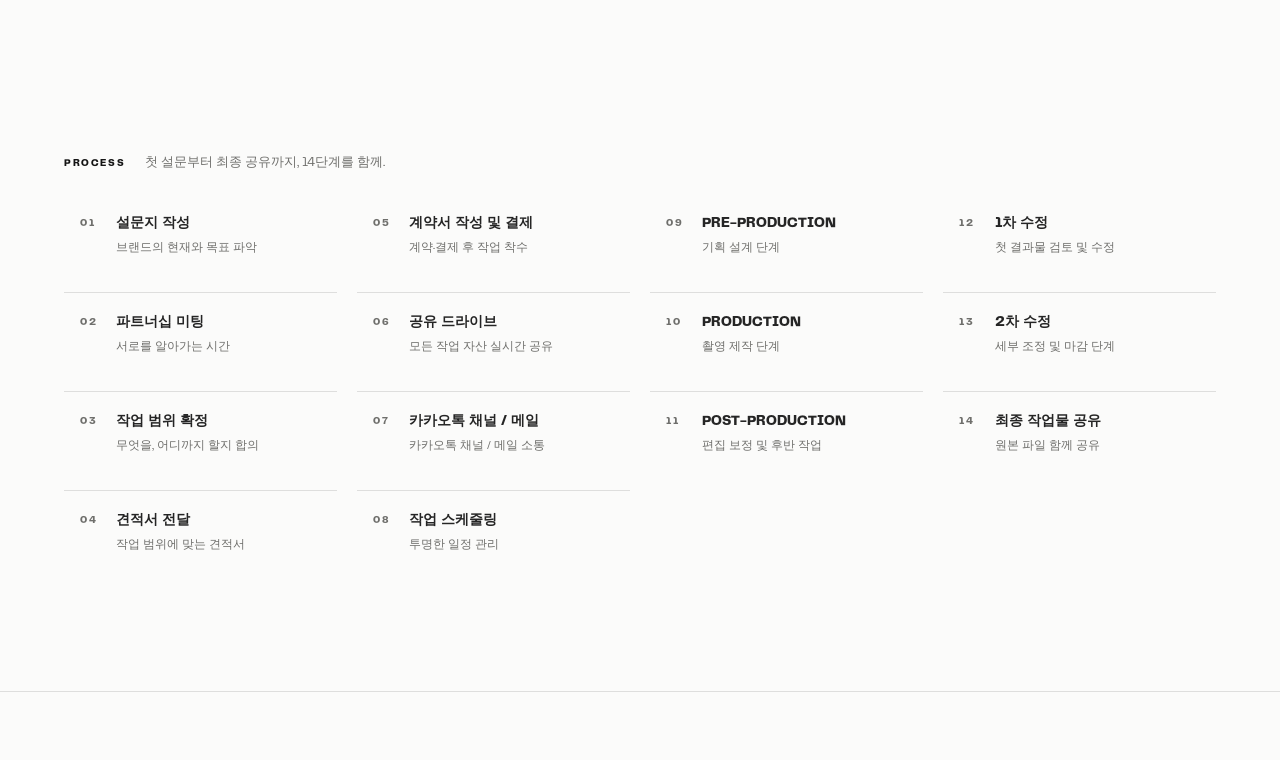
==== commit 27abcb75: "미리보기 ABOUT 모바일: 섹션 문장 한 줄, 서비스 설명 짧은 한 줄 버전 Co-Authored-By: Claude Opus 5.5 <noreply@anthropic.com> " ====
--- a/src-next/about.html
+++ b/src-next/about.html
@@ -77,7 +77,7 @@
 
                             <span class="about-service__name">
                                 <span>Brand Building</span>
-                                <span>브랜드의 본질을 발견하고, 전략을 설계하며, 감각적으로 표현하기까지 —</span>
+                                <span><span class="desc-full">브랜드의 본질을 발견하고, 전략을 설계하며, 감각적으로 표현하기까지 —</span><span class="desc-short" aria-hidden="true">브랜드의 본질부터 전략, 표현까지 —</span></span>
                             </span>
 
                             <span class="about-service__icon" aria-hidden="true"></span>
@@ -98,7 +98,7 @@
 
                             <span class="about-service__name">
                                 <span>Content Creative</span>
-                                <span>콘텐츠 기획부터 사진·영상 촬영, 디자인과 편집까지 —</span>
+                                <span><span class="desc-full">콘텐츠 기획부터 사진·영상 촬영, 디자인과 편집까지 —</span><span class="desc-short" aria-hidden="true">콘텐츠 기획부터 촬영·편집까지 —</span></span>
                             </span>
 
                             <span class="about-service__icon" aria-hidden="true"></span>
@@ -119,7 +119,7 @@
 
                             <span class="about-service__name">
                                 <span>Brand Experience</span>
-                                <span>인플루언서 시딩부터 팝업과 전시 기획, 공간 연출까지 —</span>
+                                <span><span class="desc-full">인플루언서 시딩부터 팝업과 전시 기획, 공간 연출까지 —</span><span class="desc-short" aria-hidden="true">시딩부터 팝업·전시 기획까지 —</span></span>
                             </span>
 
                             <span class="about-service__icon" aria-hidden="true"></span>
--- a/src-next/css/theme.css
+++ b/src-next/css/theme.css
@@ -1896,3 +1896,21 @@
 @media (max-width: 600px) {
   .about-page .arc-pinned .about-copy.arc-pinned__ko { text-align: center; margin-top: 28px; font-size: 13px; }
 }
+
+/* ABOUT — 메인 사진·문장과 WHAT WE DO 사이 간격 확대 */
+.page-about .about-services { padding-top: clamp(120px, 14vw, 220px); }
+@media (max-width: 600px) { .page-about .about-services { padding-top: 96px; } }
+
+/* 모바일: 섹션 제목 아래 문장을 한 줄로 */
+@media (max-width: 600px) {
+  .about-page .about-meta--row { flex-direction: column; align-items: flex-start; gap: 6px; }
+  .about-page .about-meta--row .about-meta__note { white-space: nowrap; font-size: clamp(11px, 3.3vw, 13px); }
+}
+
+/* 모바일: 서비스 설명을 짧은 한 줄 버전으로 */
+.page-about .desc-short { display: none; }
+@media (max-width: 600px) {
+  .page-about .desc-full { position: absolute; width: 1px; height: 1px; overflow: hidden; clip: rect(0 0 0 0); white-space: nowrap; }
+  .page-about .desc-short { display: inline; white-space: nowrap; }
+  .page-about .about-service__name > span:last-child { font-size: 12px; }
+}
